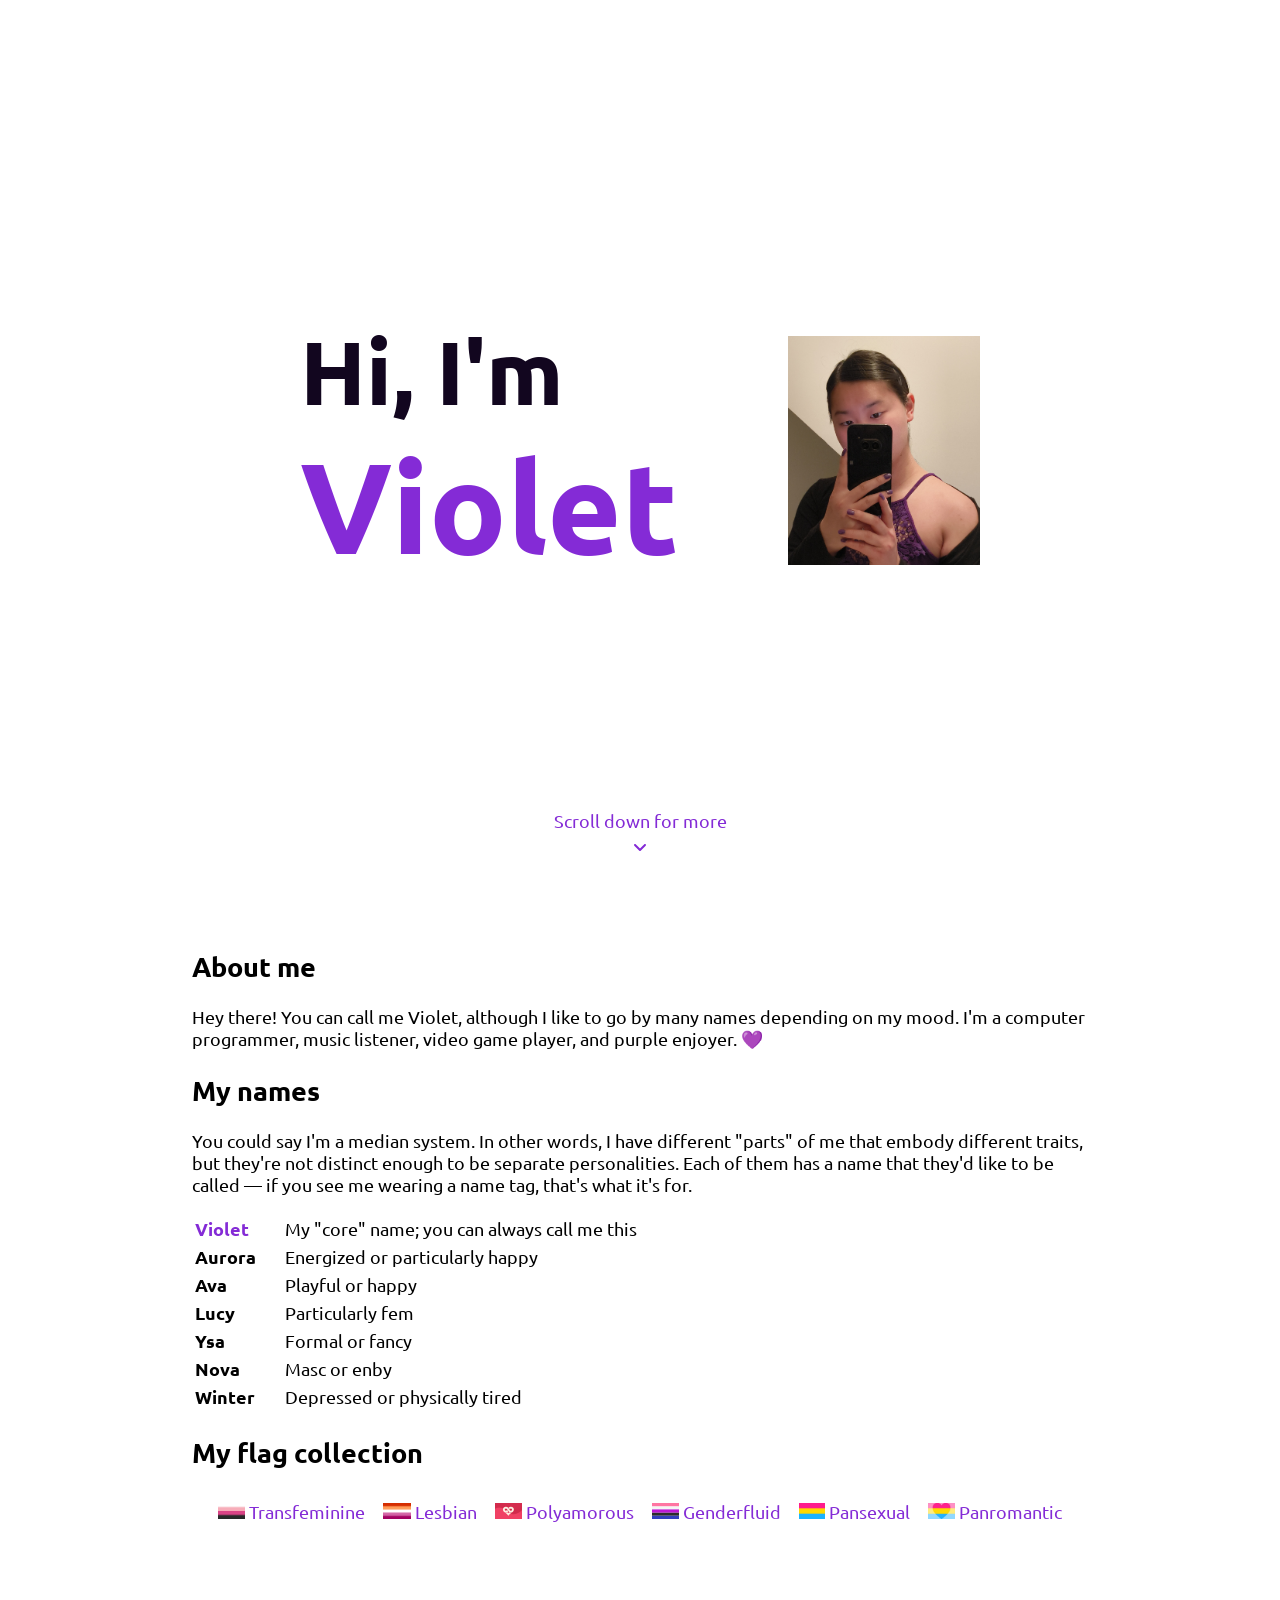
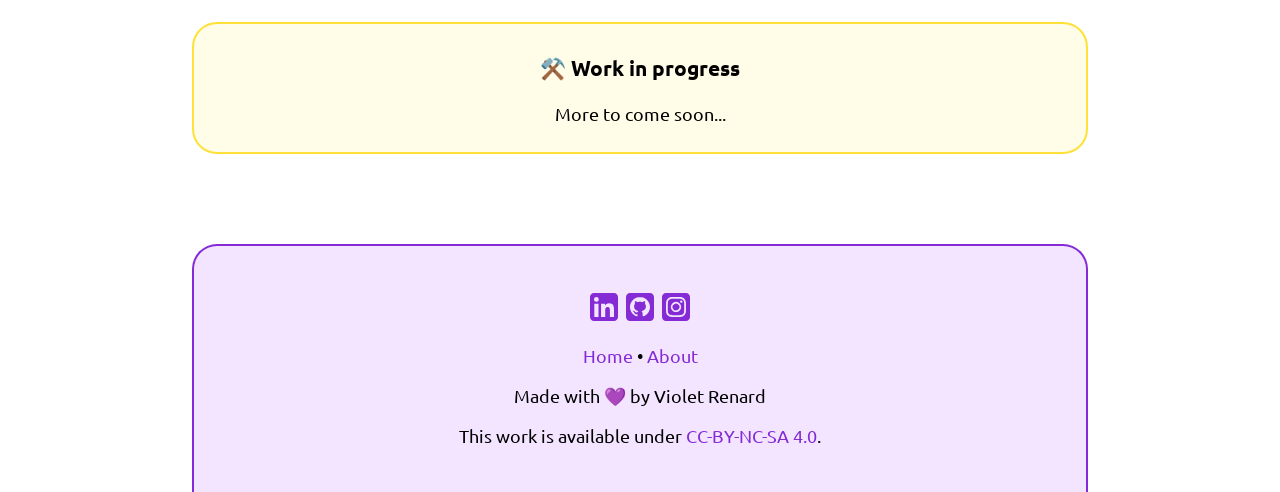
==== index.html @ 7ea61143 "feat (footer): add nav to footer" ====
<!DOCTYPE html>
<html>
  <head>
    <meta charset="UTF-8">
    <meta name="viewport" content="width=device-width, initial-scale=1.0">
    <title>Violet Renard</title>
    <link href="/style.css" rel="stylesheet" type="text/css" media="all">
    <link rel="preconnect" href="https://fonts.googleapis.com">
    <link rel="preconnect" href="https://fonts.gstatic.com" crossorigin>
    <link href="https://fonts.googleapis.com/css2?family=Noto+Sans+Mono:wght@100..900&family=Ubuntu:ital,wght@0,300;0,400;0,500;0,700;1,300;1,400;1,500;1,700&display=swap" rel="stylesheet">
    <link rel="icon" type="image/png" href="favicon.png">
  </head>
  <body>
    <div id="splash-container">
      <h1 id="splash-1">
        Hi, I'm<br />
        <span id="splash-2">Violet</span>
      </h1>

      <img
        src="assets/selfie.jpg"
        id="splash-picture"
        alt="Headshot of Violet Renard"
      />
    </div>

    <div id="scroll-marker">
      <p>Scroll down for more</p>
      <img id="scroll-bouncer" src="icons/angle-down.svg" />
    </div>

    <h2>About me</h2>

    <p>
    Hey there! You can call me Violet, although I like to go by many names
    depending on my mood. I'm a computer programmer, music listener, video game
    player, and purple enjoyer. 💜
    </p>

    <h2>My names</h2>

    </p>
    You could say I'm a median system. In other words, I have different "parts"
    of me that embody different traits, but they're not distinct enough to be
    separate personalities. Each of them has a name that they'd like to be
    called — if you see me wearing a name tag, that's what it's for.
    </p>

    <table>
      <tr>
        <th><strong>Violet</strong></th>
        <td>My "core" name; you can always call me this</td>
      </tr>
      <tr>
        <th>Aurora</th>
        <td>Energized or particularly happy</td>
      </tr>
      <tr>
        <th>Ava</th>
        <td>Playful or happy</td>
      </tr>
      <tr>
        <th>Lucy</th>
        <td>Particularly fem</td>
      </tr>
      <tr>
        <th>Ysa</th>
        <td>Formal or fancy</td>
      </tr>
      <tr>
        <th>Nova</th>
        <td>Masc or enby</td>
      </tr>
      <tr>
        <th>Winter</th>
        <td>Depressed or physically tired</td>
      </tr>
    </table>
    
    <h2>My flag collection</h2>

    <div id="flag-collection">
      <div>
        <a class="revealer" href="https://lgbtqia.wiki/wiki/Transfeminine">
          <img src="assets/transfeminine.png" /> Transfeminine
        </a>
        <div class="follower-tooltip">
          <img src="assets/transfeminine.png" />
          <p><strong>Transfeminine</strong>: being a woman while not having been
          assigned female at birth</p>
          <p><em>Flag credit: u/throwawayacountyay</em></p>
        </div>
      </div>

      <div>
        <a class="revealer" href="https://lgbtqia.wiki/wiki/Lesbian">
          <img src="assets/lesbian.png" /> Lesbian
        </a>
        <div class="follower-tooltip">
          <img src="assets/lesbian.png" />
          <p><strong>Lesbian</strong>: being a woman attracted to other women</p>
          <p><em>Flag credit: purrfectcath</em></p>
        </div>
      </div>

      <div>
        <a class="revealer" href="https://lgbtqia.wiki/wiki/Polyamorous">
          <img src="assets/polyamorous.png" /> Polyamorous
        </a>
        <div class="follower-tooltip">
          <img src="assets/polyamorous.png" />
          <p><strong>Polyamorous</strong>: desiring multiple relationships at
          the same time</p>
          <p><em>Flag credit: u/tadfox</em></p>
        </div>
      </div>

      <div>
        <a class="revealer" href="https://lgbtqia.wiki/wiki/Genderfluid">
          <img src="assets/genderfluid.svg" /> Genderfluid
        </a>
        <div class="follower-tooltip">
          <img src="assets/genderfluid.svg" />
          <p><strong>Genderfluid</strong>: having a gender identity which
          changes over time</p>
          <p><em>Flag credit: thoughtstoberememberedon</em></p>
        </div>
      </div>

      <div>
        <a class="revealer" href="https://lgbtqia.wiki/wiki/Pansexual">
          <img src="assets/pansexual.png" /> Pansexual
        </a>
        <div class="follower-tooltip">
          <img src="assets/pansexual.png" />
          <p><strong>Pansexual</strong>: being sexually attracted to all
          genders</p>
          <p><em>Flag credit: shrikeabyssals</em></p>
        </div>
      </div>

      <div>
        <a class="revealer" href="https://lgbtqia.wiki/wiki/Panromantic">
          <img src="assets/panromantic.jpg" /> Panromantic
        </a>
        <div class="follower-tooltip">
          <img src="assets/panromantic.jpg" />
          <p><strong>Panromantic</strong>: being romantically attracted to all
          genders</p>
          <p><em>Flag credit: Pride-Flags</em></p>
        </div>
      </div>
    </div>

    <div class="work-in-progress">
      <h3>⚒️ Work in progress</h3>
      <p>More to come soon...</p>
    </div>

    <footer>
      <a target="_blank" rel="noreferrer" href="https://www.linkedin.com/in/chris-bao-psych-cs/">
        <img class="social-link" src="icons/linkedin.svg" />
      </a>
      <a target="_blank" rel="noreferrer" href="https://github.com/lucien-bao">
        <img class="social-link" src="icons/github.svg" />
      </a>
      <a target="_blank" rel="noreferrer" href="https://www.instagram.com/violet.lovelace.renard">
        <img class="social-link" src="icons/instagram.svg" />
      </a>

      <nav>
        <ul>
          <li><a href="index.html">Home</a> •</li>
          <li><a href="about.html">About</a></li>
        </ul>
      </nav>

      <p>Made with 💜 by Violet Renard</p>
      <p>This work is available under <a target="_blank" rel="noreferrer" href="https://creativecommons.org/licenses/by-nc-sa/4.0/">CC-BY-NC-SA 4.0</a>.</p>
    </footer>
  </body>
  <script>
    function scrollHandler() {
      // Only update after we know the fade-in animation is done.
      if ((Date.now() - performance.timeOrigin) < 1000) return;

      const marker = document.getElementById("scroll-marker");
      marker.style.opacity = (window.scrollY > 1) ? 0 : 1;
    }

    document.addEventListener("scroll", scrollHandler);
  </script>
</html>
---- style.css ----
@keyframes fade-in {
    from {
        translate: 0 10px;
        opacity: 0;
    }
    to {
        translate: 0 0;
        opacity: 1;
    }
}

@keyframes bounce-down {
    0% {
        translate: 0 0;
    }
    10% {
        translate: 0 10px;
    }
    20% {
        translate: 0 0;
    }
    30% {
        translate: 0 10px;
    }
    40% {
        translate: 0 0;
    }
    /* Imitate a pause between iterations */
    100% {
        translate: 0 0;
    }
}

body {
    background-color: white;
    color: black;
    font-family: "Ubuntu", sans-serif;
    font-size: large;

    margin: 0;
    padding-left: 15vw;
    padding-right: 15vw;

    --color-body: #12061F;
    --color-accent: #842BD6;
    --color-accent-light: #f3e5ff;
    --color-complement: #ffe13a;
    --color-complement-light: #fffce8;
    --color-negative: #eeeeee;
    --color-none: #00000000;
}

body * {
    animation-name: fade-in;
    animation-duration: .5s;
    animation-fill-mode: backwards;
    animation-delay: calc(.1s * (sibling-index() - 1));
}

footer {
    margin-top: 10vh;

    /* Only top corners are rounded */
    border-top-left-radius: 25px;
    border-top-right-radius: 25px;
    border-width: 2px;
    border-style: solid;
    border-color: var(--color-accent);
    border-bottom: var(--color-none);

    background-color: var(--color-accent-light);

    padding: 5vh 5vh;

    text-align: center;

    /* To make content to page end negative space
       equal footer border to content negative space */
    & > p {
        margin-bottom: 0;
    }

    /* Present nav items in one line */
    & > nav > ul {
        padding-left: 0;
        
        & > li {
            display: inline;
        }
    }
}

a {
    text-decoration: none;

    &:hover {
        text-decoration: underline;
    }

    &:link, &:visited {
        color: var(--color-accent);
    }
}

table {
    th {
        padding-right: 1vh;
        text-align: left;
    }
    td {
        padding-left: 2vh;
        padding-right: 2vh;
    }
}

strong {
    color: var(--color-accent);
}

.social-link {
    width: 2rem;
    height: 2rem;
    transition: transform 0.2s;
    color: var(--color-accent);

    &:hover {
        cursor: pointer;
        transform: scale(1.5);
    }
}

.follower-tooltip {
    display: none;
}

.revealer:hover + .follower-tooltip {
    display: block;
    position: absolute;

    border-radius: 10px;
    border-width: 2px;
    border-style: solid;
    border-color: var(--color-accent);

    background-color: var(--color-accent-light);

    padding: 1vh 1vh;

    width: 15rem;

    img {
        width: 100%;
        height: auto;
    }

    p {
        margin-bottom: 0;
    }
}

.work-in-progress {
    margin-top: 10vh;

    border-radius: 25px;
    border-width: 2px;
    border-style: solid;
    border-color: var(--color-complement);

    background-color: var(--color-complement-light);

    padding: 1vh 1vh;

    text-align: center;
}

#splash-container {
    display: flex;
    justify-content: space-evenly;
    align-items: center;
    height: 50vh;
    margin-top: 25vh;
    margin-bottom: 15vh; /* Asymmetrical for scroll-down marker */
}

#splash-1 {
    font-size: 7vw;
    color: var(--color-body);
    text-indent: 3vw hanging;
}

#splash-2 {
    font-size: 10vw;
    color: var(--color-accent);
}

#splash-picture {
    max-width: 15vw;
    height: auto;
    width: auto;
}

#scroll-marker {
    text-align: center;
    color: var(--color-accent);
    margin-bottom: 10vh;
    
    transition: opacity 0.3s;

    & > p {
        margin-bottom: 5px;
    }

    & > #scroll-bouncer {
        height: 1rem;
        width: 1rem;

        animation-name: bounce-down;
        animation-duration: 4s;
        animation-delay: 1s;
        animation-iteration-count: infinite;
    }
}

#banner-container {
    display: flex;
    column-gap: 3vw;
    justify-content: center;
    align-items: center;
}

#banner-1 {
    font-size: 3vw;
    font-weight: bold;
    color: var(--color-body);
    text-indent: 1vw hanging;
}

#banner-2 {
    font-size: 5vw;
    font-weight: bold;
    color: var(--color-accent);
}

#banner-picture {
    max-width: 8vw;
    height: auto;
    width: auto;
}

#flag-collection {
    display: flex;
    flex-wrap: wrap;
    justify-content: center;

    div {
        padding: 1vh;
    }

    a img {
        height: 1rem;
        width: auto;
    }
}
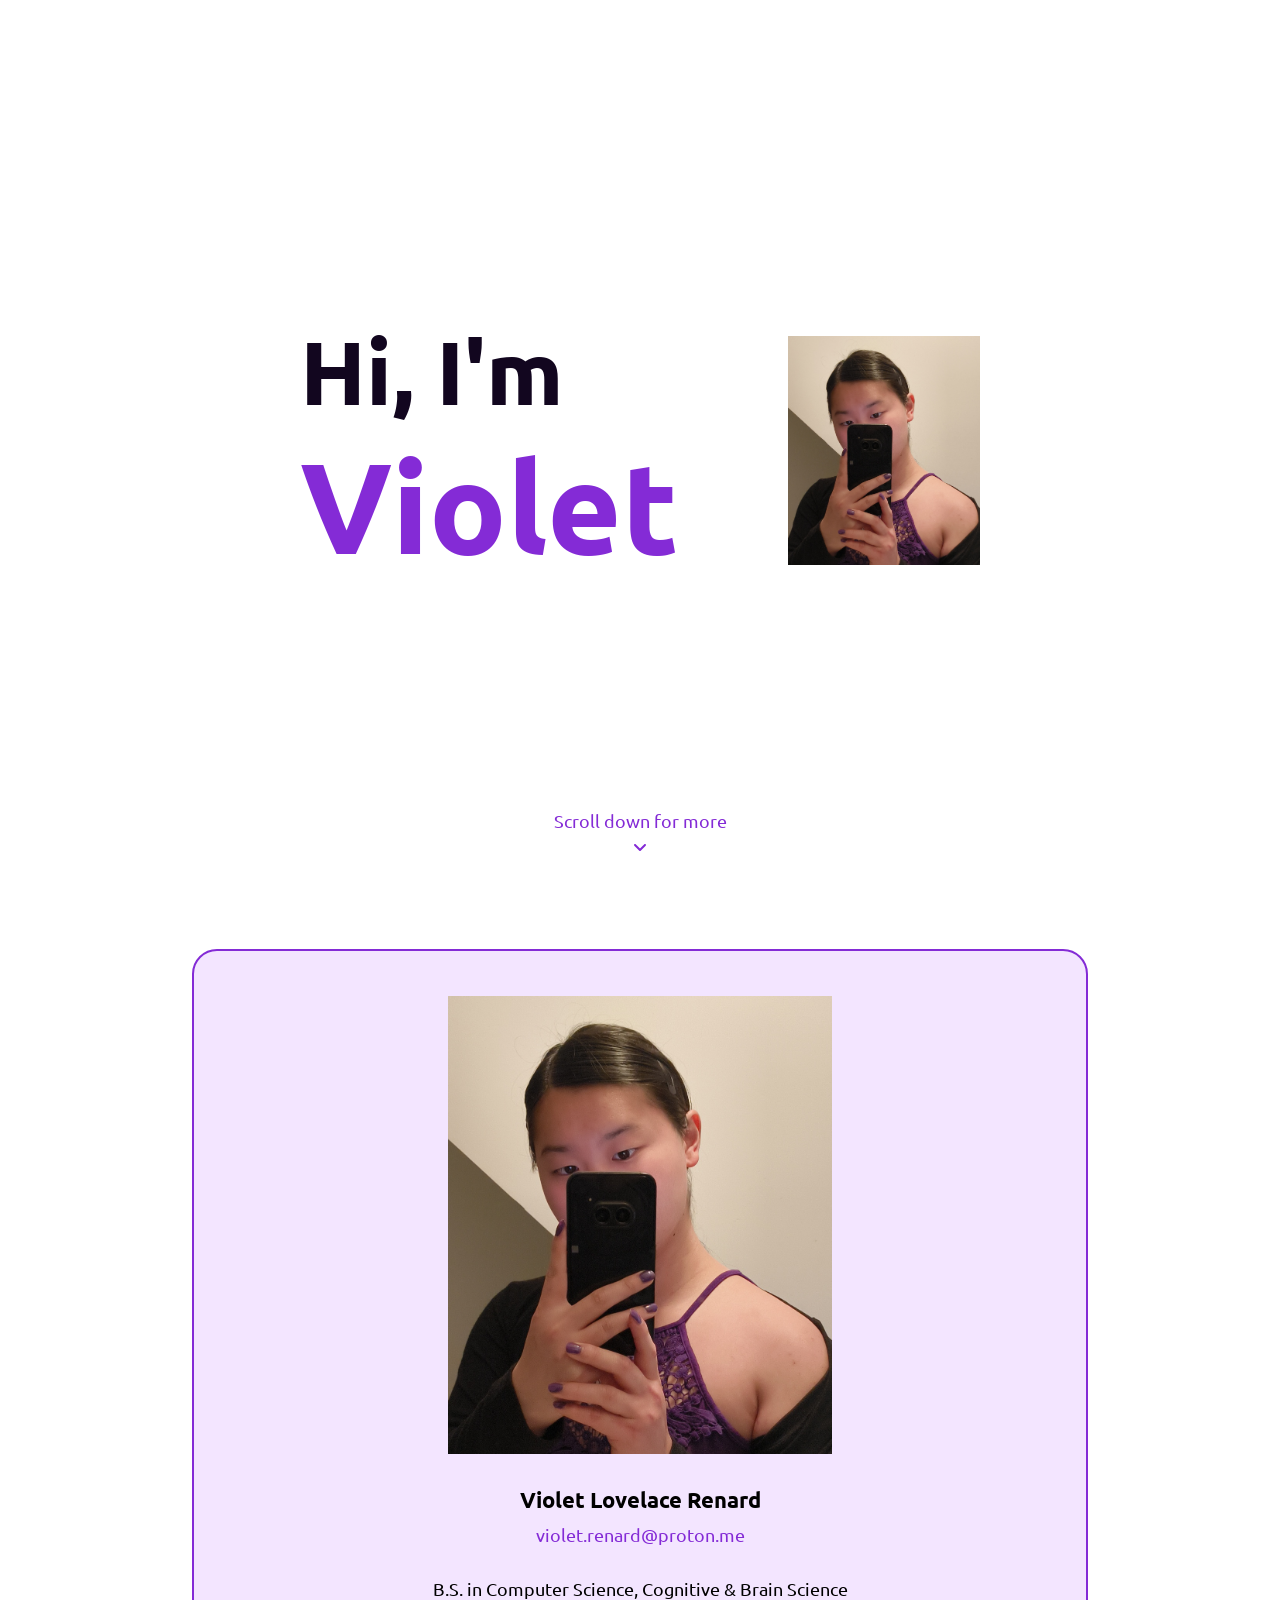
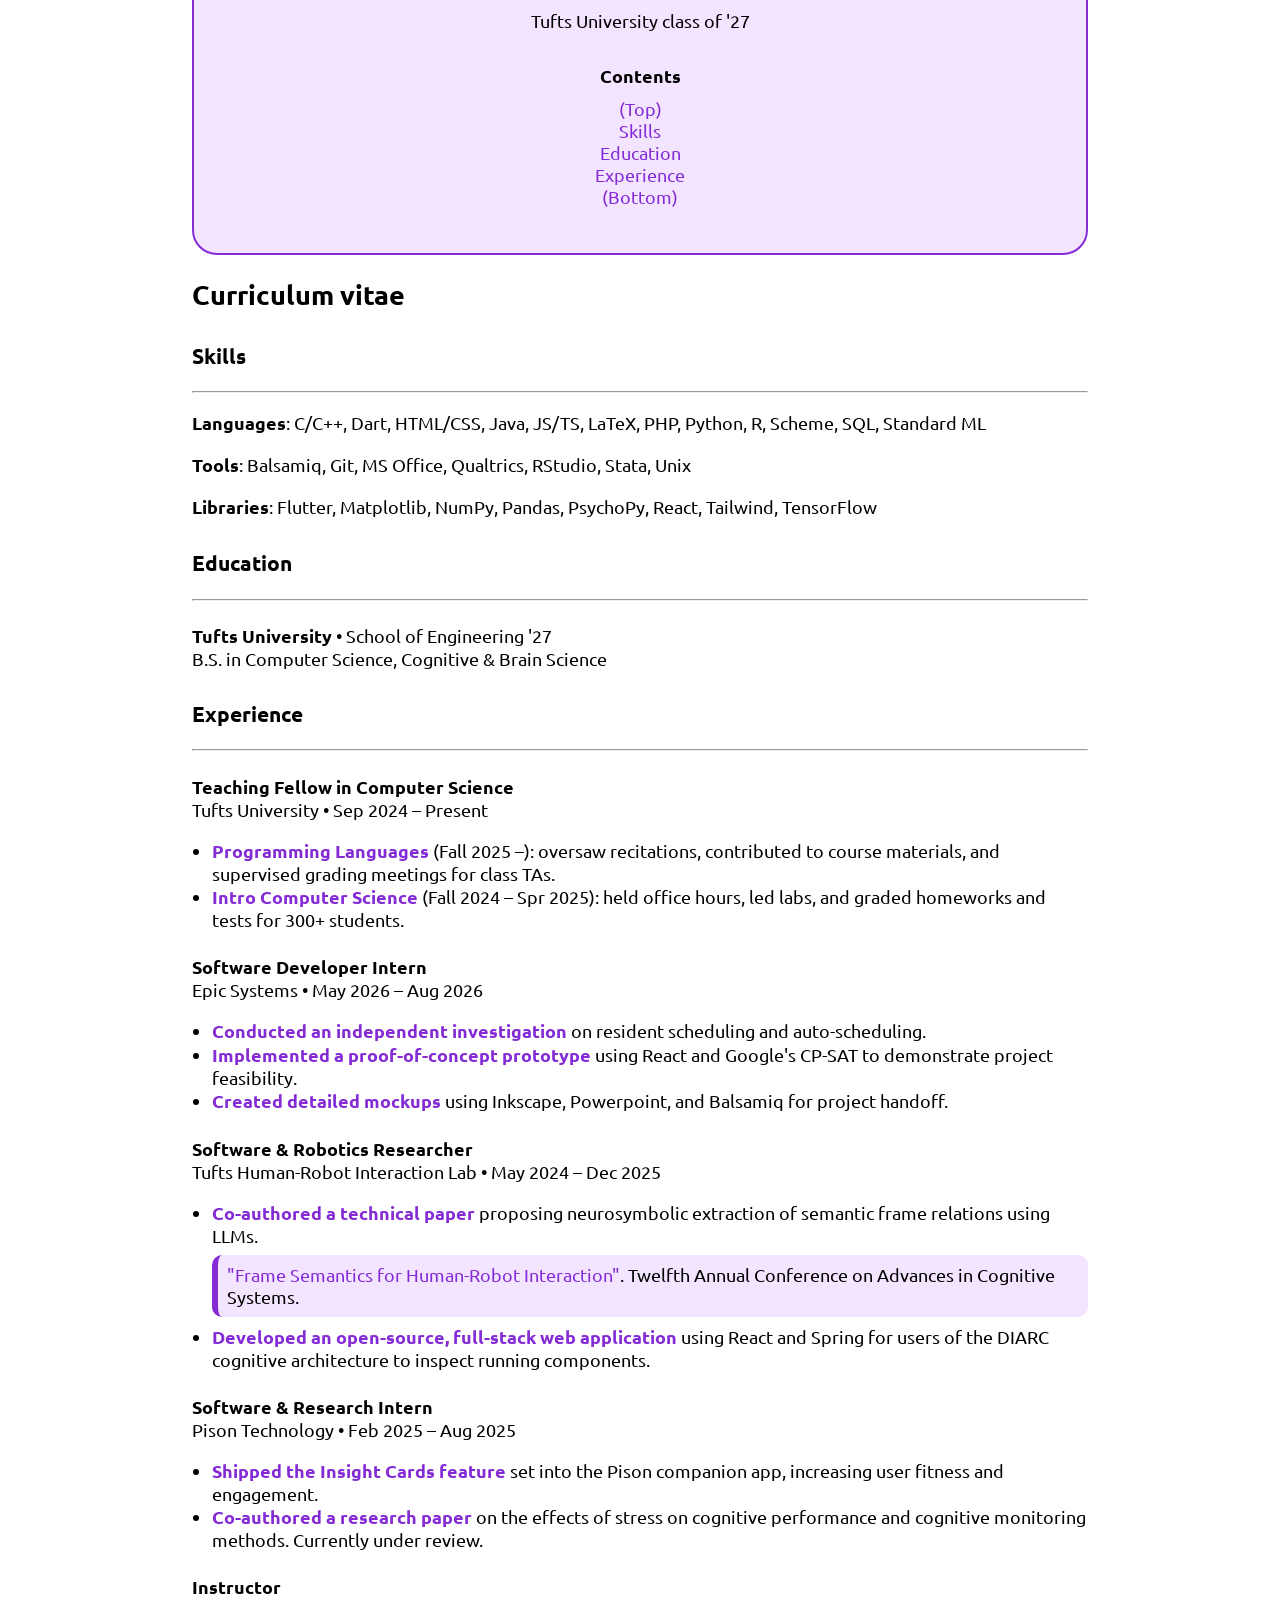
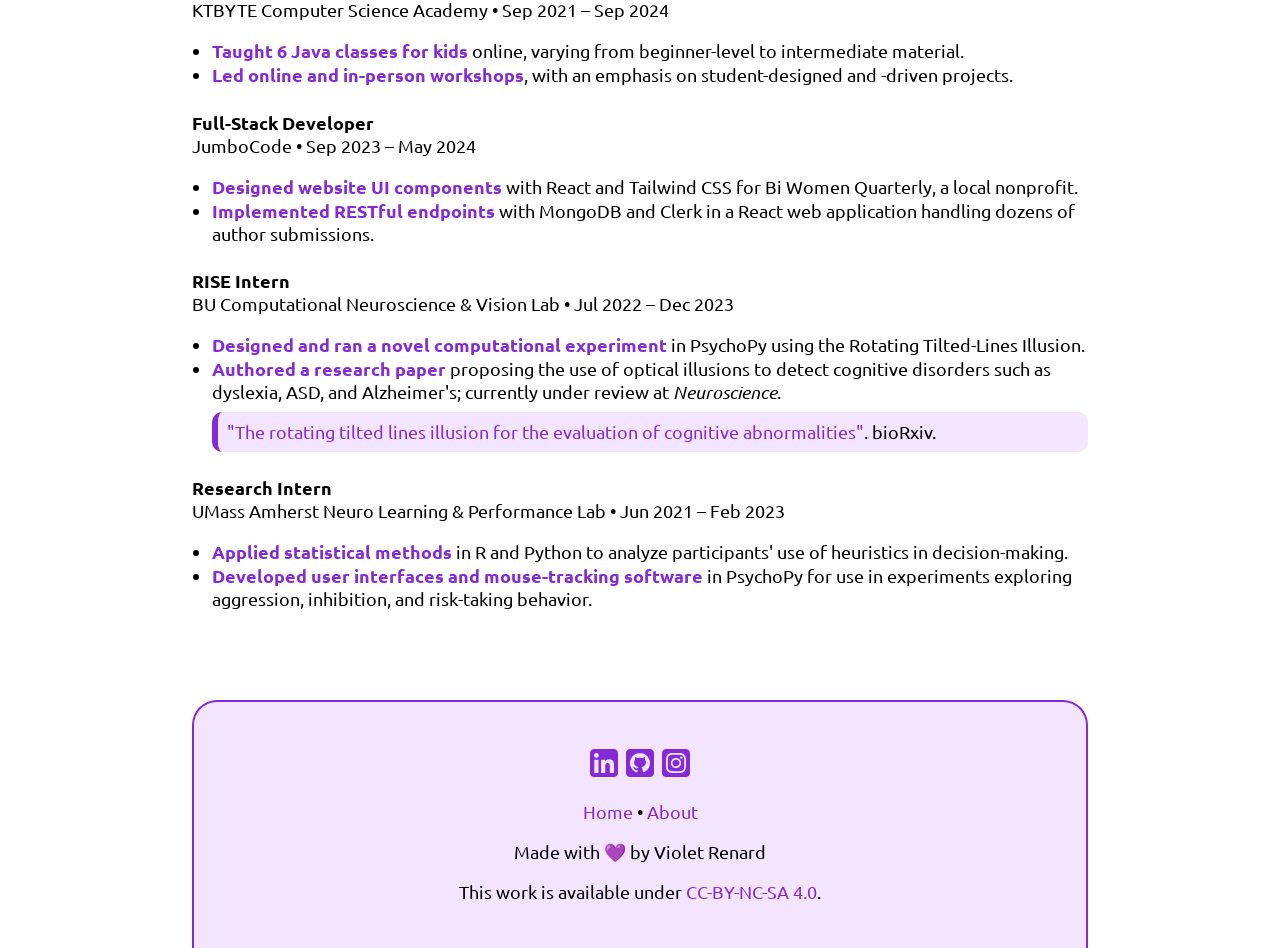
==== commit 65baaf5b: "feat (home): add cv content" ====
--- a/index.html
+++ b/index.html
@@ -29,139 +29,125 @@
       <img id="scroll-bouncer" src="icons/angle-down.svg" />
     </div>
 
-    <h2>About me</h2>
+    <div id="floating-sidebar">
+      <img
+        src="assets/selfie.jpg"
+        id="floating-picture"
+        alt="Headshot of Violet Renard"
+      />
+      
+      <p id="floating-name">Violet Lovelace Renard</p>
+
+      <p><a href="mailto:violet.renard@proton.me">violet.renard@proton.me</a></p>
+
+      <p style="margin-top: 2rem;"">B.S. in Computer Science, Cognitive & Brain Science</p>
+      <p>Tufts University class of '27</p>
+
+      <p style="margin-top: 2rem;""><strong>Contents</strong></p>
+      <p>
+        <a href="#">(Top)</a><br />
+        <a href="#skills">Skills</a><br />
+        <a href="#education">Education</a><br />
+        <a href="#experience">Experience</a><br />
+        <a href="#bottom">(Bottom)</a>
+      </p>
+    </div>
+
+    <h2>Curriculum vitae</h2>
+
+    <h3 id="skills">Skills</h3>
+    <hr />
 
     <p>
-    Hey there! You can call me Violet, although I like to go by many names
-    depending on my mood. I'm a computer programmer, music listener, video game
-    player, and purple enjoyer. 💜
+      <strong>Languages</strong>: C/C++, Dart, HTML/CSS, Java, JS/TS, LaTeX, PHP, Python, R, Scheme, SQL, Standard ML
+    </p>
+    
+    <p>
+      <strong>Tools</strong>: Balsamiq, Git, MS Office, Qualtrics, RStudio, Stata, Unix
+    </p>
+    
+    <p>
+      <strong>Libraries</strong>: Flutter, Matplotlib, NumPy, Pandas, PsychoPy, React, Tailwind, TensorFlow
     </p>
 
-    <h2>My names</h2>
+    <h3 id="education">Education</h3>
+    <hr />
 
-    </p>
-    You could say I'm a median system. In other words, I have different "parts"
-    of me that embody different traits, but they're not distinct enough to be
-    separate personalities. Each of them has a name that they'd like to be
-    called — if you see me wearing a name tag, that's what it's for.
-    </p>
+    <h4 class="resume-item">Tufts University<span style="font-weight: normal;"> • School of Engineering '27</span></h4>
+    
+    <p>B.S. in Computer Science, Cognitive & Brain Science</p>
 
-    <table>
-      <tr>
-        <th><strong>Violet</strong></th>
-        <td>My "core" name; you can always call me this</td>
-      </tr>
-      <tr>
-        <th>Aurora</th>
-        <td>Energized or particularly happy</td>
-      </tr>
-      <tr>
-        <th>Ava</th>
-        <td>Playful or happy</td>
-      </tr>
-      <tr>
-        <th>Lucy</th>
-        <td>Particularly fem</td>
-      </tr>
-      <tr>
-        <th>Ysa</th>
-        <td>Formal or fancy</td>
-      </tr>
-      <tr>
-        <th>Nova</th>
-        <td>Masc or enby</td>
-      </tr>
-      <tr>
-        <th>Winter</th>
-        <td>Depressed or physically tired</td>
-      </tr>
-    </table>
+    <h3 id="experience">Experience</h3>
+    <hr />
+
+    <h4 class="resume-item"">Teaching Fellow in Computer Science</h4>
+    <p>Tufts University • Sep 2024 – Present</p>
+    <ul>
+      <li><strong class="purple">Programming Languages</strong> (Fall 2025 –): oversaw recitations, contributed to course materials, and supervised grading meetings for class TAs.</li>
+      <li><strong class="purple">Intro Computer Science</strong> (Fall 2024 – Spr 2025): held office hours, led labs, and graded homeworks and tests for 300+ students.</li>
+    </ul>
+
+    <h4 class="resume-item"">Software Developer Intern</h4>
+    <p>Epic Systems • May 2026 – Aug 2026</p>
+    <ul>
+      <li><strong class="purple">Conducted an independent investigation</strong> on resident scheduling and auto-scheduling.</li>
+      <li><strong class="purple">Implemented a proof-of-concept prototype</strong> using React and Google's CP-SAT to demonstrate project feasibility.</li>
+      <li><strong class="purple">Created detailed mockups</strong> using Inkscape, Powerpoint, and Balsamiq for project handoff.</li>
+    </ul>
+
+    <h4 class="resume-item"">Software & Robotics Researcher</h4>
+    <p>Tufts Human-Robot Interaction Lab • May 2024 – Dec 2025</p>
+    <ul>
+      <li>
+        <strong class="purple">Co-authored a technical paper</strong> proposing neurosymbolic extraction of semantic frame relations using LLMs.
+        <p class="reference"><a href="https://openreview.net/forum?id=uli4oKYeVN">"Frame Semantics for Human-Robot Interaction"</a>. Twelfth Annual Conference on Advances in Cognitive Systems.</p>
+      </li>
+      <li><strong class="purple">Developed an open-source, full-stack web application</strong> using React and Spring for users of the DIARC cognitive architecture to inspect running components.</li>
+    </ul>
     
-    <h2>My flag collection</h2>
+    <h4 class="resume-item"">Software & Research Intern</h4>
+    <p>Pison Technology • Feb 2025 – Aug 2025</p>
+    <ul>
+      <li><strong class="purple">Shipped the Insight Cards feature</strong> set into the Pison companion app, increasing user fitness and engagement.</li>
+      <li><strong class="purple">Co-authored a research paper</strong> on the effects of stress on cognitive performance and cognitive monitoring methods. Currently under review.</li>
+    </ul>
+    
+    <h4 class="resume-item"">Instructor</h4>
+    <p>KTBYTE Computer Science Academy • Sep 2021 – Sep 2024</p>
+    <ul>
+      <li><strong class="purple">Taught 6 Java classes for kids</strong> online, varying from beginner-level to intermediate material.</li>
+      <li><strong class="purple">Led online and in-person workshops</strong>, with an emphasis on student-designed and -driven projects.</li>
+    </ul>
+    
+    <h4 class="resume-item"">Full-Stack Developer</h4>
+    <p>JumboCode • Sep 2023 – May 2024</p>
+    <ul>
+      <li><strong class="purple">Designed website UI components</strong> with React and Tailwind CSS for Bi Women Quarterly, a local nonprofit.</li>
+      <li><strong class="purple">Implemented RESTful endpoints</strong> with MongoDB and Clerk in a React web application handling dozens of author submissions.</li>
+    </ul>
+    
+    <h4 class="resume-item"">RISE Intern</h4>
+    <p>BU Computational Neuroscience & Vision Lab • Jul 2022 – Dec 2023</p>
+    <ul>
+      <li><strong class="purple">Designed and ran a novel computational experiment</strong> in PsychoPy using the Rotating Tilted-Lines Illusion.</li>
+      <li>
+        <strong class="purple">Authored a research paper</strong> proposing the use of optical illusions to detect cognitive disorders such as dyslexia, ASD, and Alzheimer's; currently under review at <em>Neuroscience</em>.
+        <p class="reference"><a href="https://www.biorxiv.org/content/10.64898/2026.03.05.709956v1">"The rotating tilted lines illusion for the evaluation of cognitive abnormalities"</a>. bioRxiv.</p>
+      </li>
+    </ul>
+    
+    <h4 class="resume-item"">Research Intern</h4>
+    <p>UMass Amherst Neuro Learning & Performance Lab • Jun 2021 – Feb 2023</p>
+    <ul>
+      <li><strong class="purple">Applied statistical methods</strong> in R and Python to analyze participants' use of heuristics in decision-making.</li>
+      <li><strong class="purple">Developed user interfaces and mouse-tracking software</strong> in PsychoPy for use in experiments exploring aggression, inhibition, and risk-taking behavior.</li>
+    </ul>
 
-    <div id="flag-collection">
-      <div>
-        <a class="revealer" href="https://lgbtqia.wiki/wiki/Transfeminine">
-          <img src="assets/transfeminine.png" /> Transfeminine
-        </a>
-        <div class="follower-tooltip">
-          <img src="assets/transfeminine.png" />
-          <p><strong>Transfeminine</strong>: being a woman while not having been
-          assigned female at birth</p>
-          <p><em>Flag credit: u/throwawayacountyay</em></p>
-        </div>
-      </div>
-
-      <div>
-        <a class="revealer" href="https://lgbtqia.wiki/wiki/Lesbian">
-          <img src="assets/lesbian.png" /> Lesbian
-        </a>
-        <div class="follower-tooltip">
-          <img src="assets/lesbian.png" />
-          <p><strong>Lesbian</strong>: being a woman attracted to other women</p>
-          <p><em>Flag credit: purrfectcath</em></p>
-        </div>
-      </div>
-
-      <div>
-        <a class="revealer" href="https://lgbtqia.wiki/wiki/Polyamorous">
-          <img src="assets/polyamorous.png" /> Polyamorous
-        </a>
-        <div class="follower-tooltip">
-          <img src="assets/polyamorous.png" />
-          <p><strong>Polyamorous</strong>: desiring multiple relationships at
-          the same time</p>
-          <p><em>Flag credit: u/tadfox</em></p>
-        </div>
-      </div>
-
-      <div>
-        <a class="revealer" href="https://lgbtqia.wiki/wiki/Genderfluid">
-          <img src="assets/genderfluid.svg" /> Genderfluid
-        </a>
-        <div class="follower-tooltip">
-          <img src="assets/genderfluid.svg" />
-          <p><strong>Genderfluid</strong>: having a gender identity which
-          changes over time</p>
-          <p><em>Flag credit: thoughtstoberememberedon</em></p>
-        </div>
-      </div>
-
-      <div>
-        <a class="revealer" href="https://lgbtqia.wiki/wiki/Pansexual">
-          <img src="assets/pansexual.png" /> Pansexual
-        </a>
-        <div class="follower-tooltip">
-          <img src="assets/pansexual.png" />
-          <p><strong>Pansexual</strong>: being sexually attracted to all
-          genders</p>
-          <p><em>Flag credit: shrikeabyssals</em></p>
-        </div>
-      </div>
-
-      <div>
-        <a class="revealer" href="https://lgbtqia.wiki/wiki/Panromantic">
-          <img src="assets/panromantic.jpg" /> Panromantic
-        </a>
-        <div class="follower-tooltip">
-          <img src="assets/panromantic.jpg" />
-          <p><strong>Panromantic</strong>: being romantically attracted to all
-          genders</p>
-          <p><em>Flag credit: Pride-Flags</em></p>
-        </div>
-      </div>
-    </div>
-
-    <div class="work-in-progress">
-      <h3>⚒️ Work in progress</h3>
-      <p>More to come soon...</p>
-    </div>
-
-    <footer>
-      <a target="_blank" rel="noreferrer" href="https://www.linkedin.com/in/chris-bao-psych-cs/">
+    <footer id="bottom">
+      <a target="_blank" rel="noreferrer" href="https://www.linkedin.com/in/violet-lovelace-renard/">
         <img class="social-link" src="icons/linkedin.svg" />
       </a>
-      <a target="_blank" rel="noreferrer" href="https://github.com/lucien-bao">
+      <a target="_blank" rel="noreferrer" href="https://github.com/violet-lovelace-renard">
         <img class="social-link" src="icons/github.svg" />
       </a>
       <a target="_blank" rel="noreferrer" href="https://www.instagram.com/violet.lovelace.renard">
--- a/style.css
+++ b/style.css
@@ -35,7 +35,7 @@
     background-color: white;
     color: black;
     font-family: "Ubuntu", sans-serif;
-    font-size: large;
+    font-size: medium;
 
     margin: 0;
     padding-left: 15vw;
@@ -48,6 +48,10 @@
     --color-complement-light: #fffce8;
     --color-negative: #eeeeee;
     --color-none: #00000000;
+
+    @media (min-width: 600px) {
+        font-size: large;
+    }
 }
 
 body * {
@@ -113,7 +117,34 @@
     }
 }
 
-strong {
+h3 {
+    margin-top: 30px;
+}
+
+ul {
+    padding-left: 20px;
+}
+
+ol {
+    padding-left: 20px;
+}
+
+.reference {
+    margin-top: 8px;
+    margin-bottom: 8px;
+
+    border-radius: 10px;
+    border-width: 0.4rem;
+    border-style: none;
+    border-left-style: solid;
+    border-color: var(--color-accent);
+
+    background-color: var(--color-accent-light);
+
+    padding: 1vh 1vh;
+}
+
+.purple {
     color: var(--color-accent);
 }
 
@@ -171,6 +202,14 @@
     padding: 1vh 1vh;
 
     text-align: center;
+}
+
+.resume-item {
+    margin-bottom: 0;
+}
+
+.resume-item + p {
+    margin-top: 0;
 }
 
 #splash-container {
@@ -261,3 +300,39 @@
         width: auto;
     }
 }
+
+#floating-sidebar {
+    /* Only top corners are rounded */
+    border-radius: 25px;
+    border-width: 2px;
+    border-style: solid;
+    border-color: var(--color-accent);
+
+    background-color: var(--color-accent-light);
+
+    padding: 5vh 5vh;
+
+    text-align: center;
+
+    p {
+        margin-top: 10px;
+        margin-bottom: 0;
+    }
+}
+
+#floating-picture {
+    max-width: 30vw;
+    height: auto;
+    width: auto;
+
+    margin-bottom: 18px;
+}
+
+#floating-name {
+    font-weight: bold;
+    font-size: large;
+    
+    @media (min-width: 600px) {
+        font-size: larger;
+    }
+}
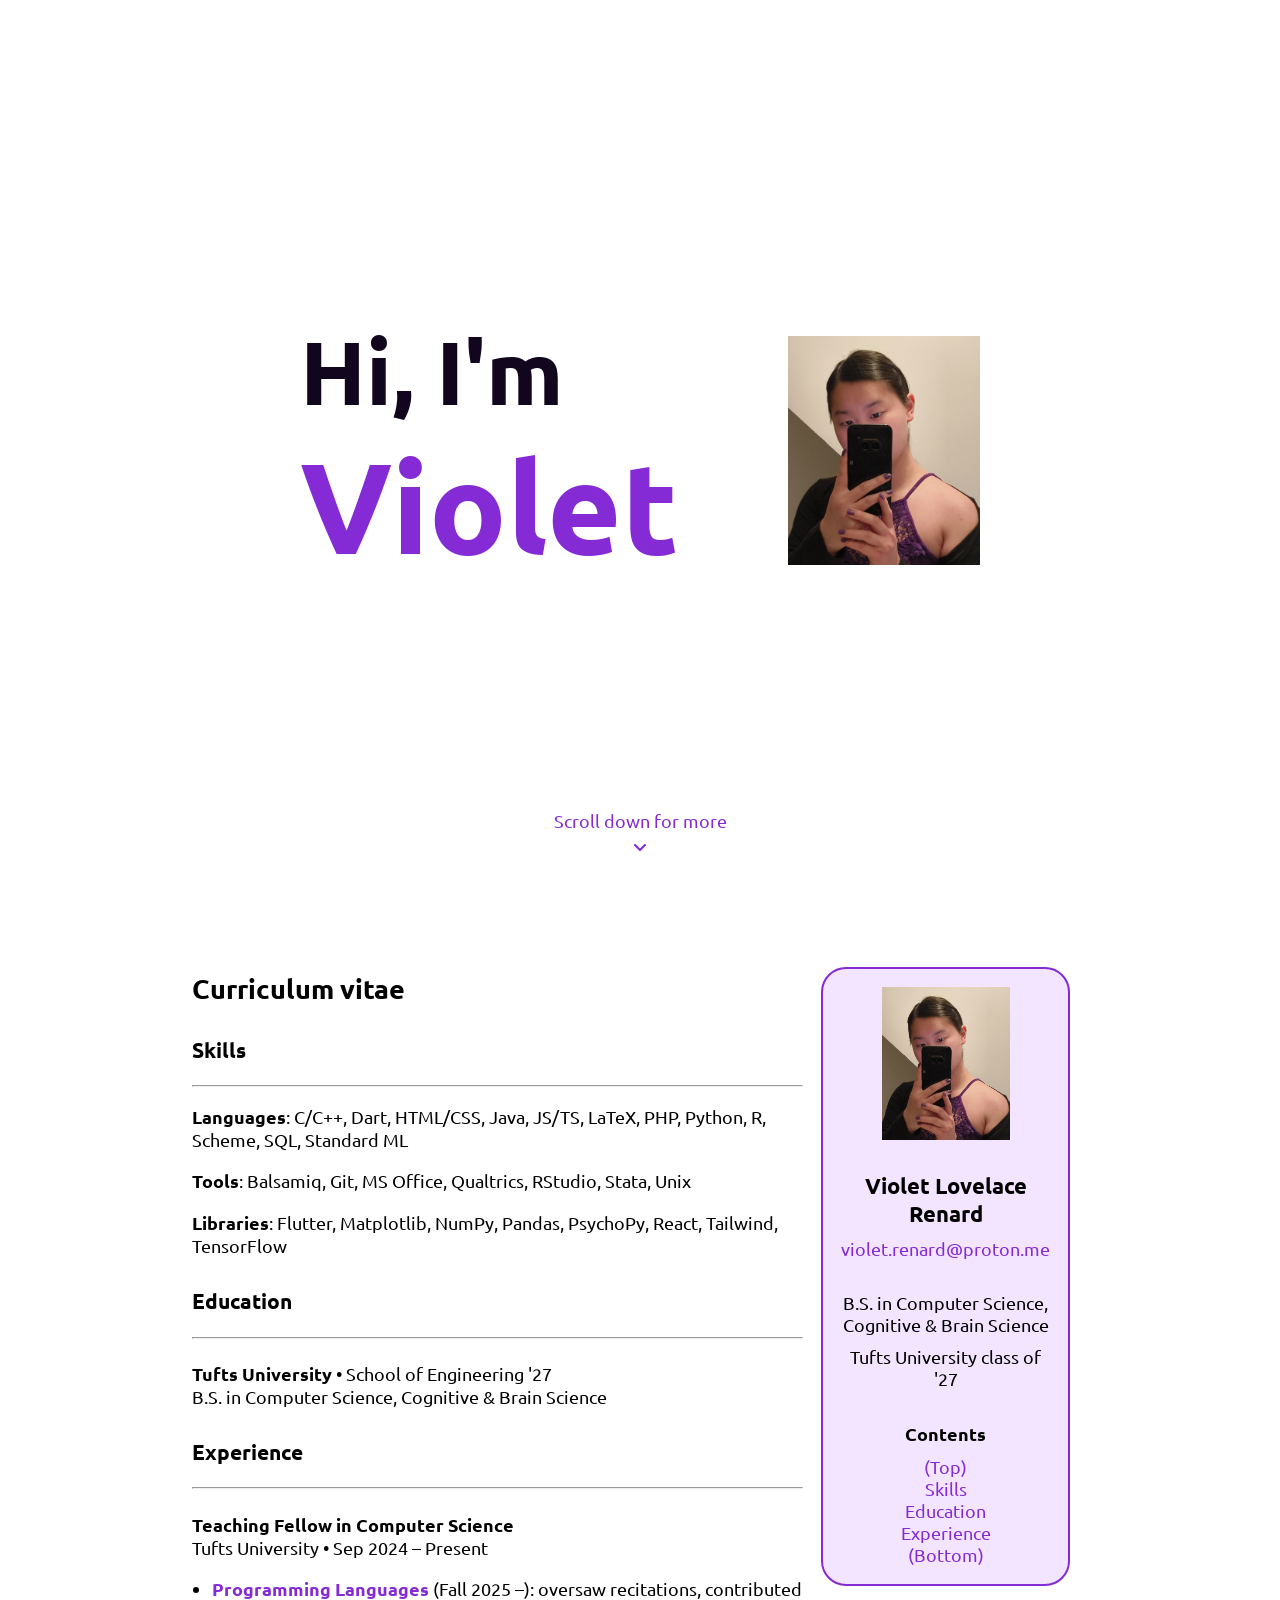
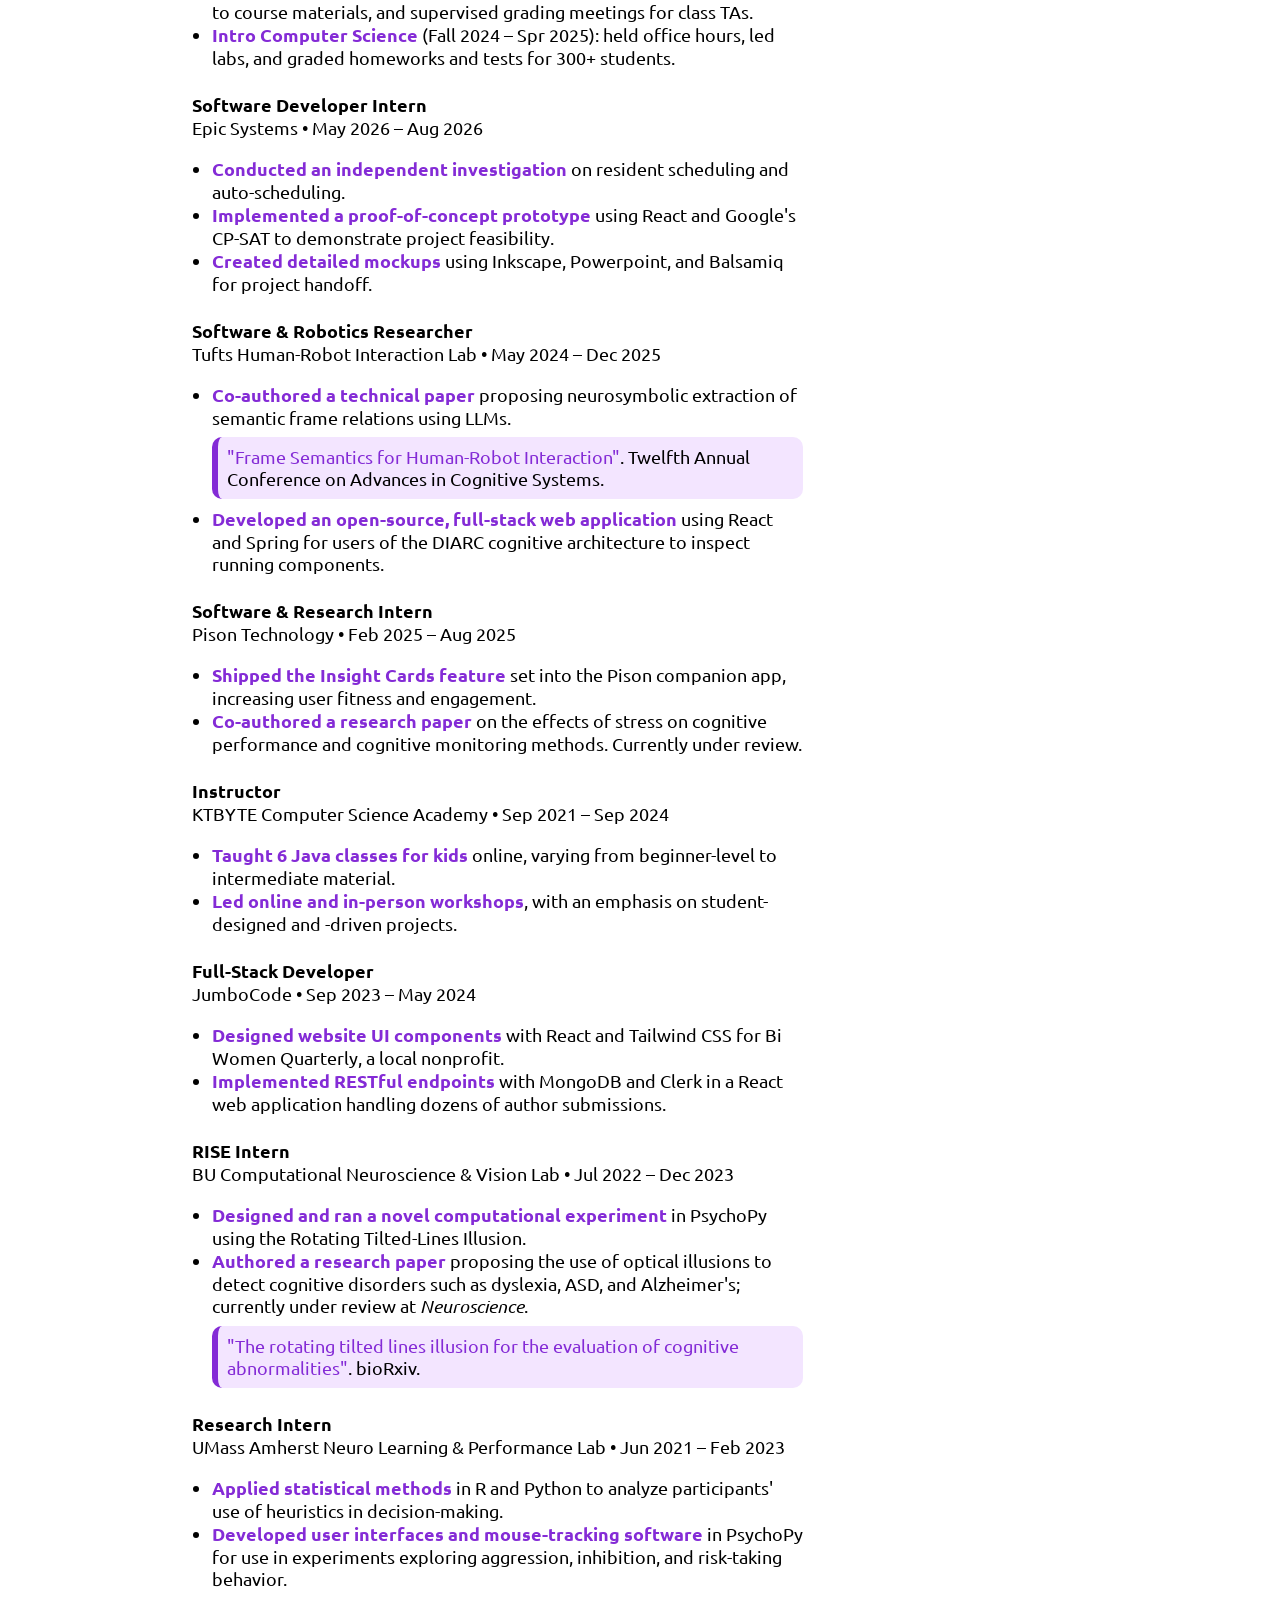
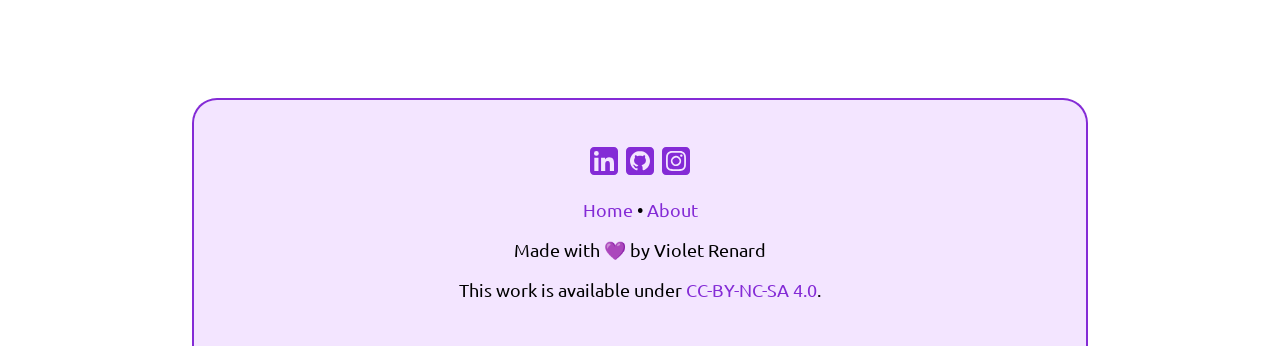
==== commit 54ccaf78: "feat (home): make sidebar responsive" ====
--- a/index.html
+++ b/index.html
@@ -29,119 +29,123 @@
       <img id="scroll-bouncer" src="icons/angle-down.svg" />
     </div>
 
-    <div id="floating-sidebar">
-      <img
-        src="assets/selfie.jpg"
-        id="floating-picture"
-        alt="Headshot of Violet Renard"
-      />
-      
-      <p id="floating-name">Violet Lovelace Renard</p>
+    <div id="section-cv">
+      <div id="infobar">
+        <img
+          src="assets/selfie.jpg"
+          id="floating-picture"
+          alt="Headshot of Violet Renard"
+        />
+        
+        <p class="infobar-name">Violet Lovelace Renard</p>
 
-      <p><a href="mailto:violet.renard@proton.me">violet.renard@proton.me</a></p>
+        <p><a href="mailto:violet.renard@proton.me">violet.renard@proton.me</a></p>
 
-      <p style="margin-top: 2rem;"">B.S. in Computer Science, Cognitive & Brain Science</p>
-      <p>Tufts University class of '27</p>
+        <p style="margin-top: 2rem;"">B.S. in Computer Science, Cognitive & Brain Science</p>
+        <p>Tufts University class of '27</p>
 
-      <p style="margin-top: 2rem;""><strong>Contents</strong></p>
-      <p>
-        <a href="#">(Top)</a><br />
-        <a href="#skills">Skills</a><br />
-        <a href="#education">Education</a><br />
-        <a href="#experience">Experience</a><br />
-        <a href="#bottom">(Bottom)</a>
-      </p>
+        <p style="margin-top: 2rem;""><strong>Contents</strong></p>
+        <p>
+          <a href="#">(Top)</a><br />
+          <a href="#skills">Skills</a><br />
+          <a href="#education">Education</a><br />
+          <a href="#experience">Experience</a><br />
+          <a href="#bottom">(Bottom)</a>
+        </p>
+      </div>
+
+      <div>
+        <h2>Curriculum vitae</h2>
+
+        <h3 id="skills">Skills</h3>
+        <hr />
+
+        <p>
+          <strong>Languages</strong>: C/C++, Dart, HTML/CSS, Java, JS/TS, LaTeX, PHP, Python, R, Scheme, SQL, Standard ML
+        </p>
+        
+        <p>
+          <strong>Tools</strong>: Balsamiq, Git, MS Office, Qualtrics, RStudio, Stata, Unix
+        </p>
+        
+        <p>
+          <strong>Libraries</strong>: Flutter, Matplotlib, NumPy, Pandas, PsychoPy, React, Tailwind, TensorFlow
+        </p>
+
+        <h3 id="education">Education</h3>
+        <hr />
+
+        <h4 class="resume-item">Tufts University<span style="font-weight: normal;"> • School of Engineering '27</span></h4>
+        
+        <p>B.S. in Computer Science, Cognitive & Brain Science</p>
+
+        <h3 id="experience">Experience</h3>
+        <hr />
+
+        <h4 class="resume-item"">Teaching Fellow in Computer Science</h4>
+        <p>Tufts University • Sep 2024 – Present</p>
+        <ul>
+          <li><strong class="purple">Programming Languages</strong> (Fall 2025 –): oversaw recitations, contributed to course materials, and supervised grading meetings for class TAs.</li>
+          <li><strong class="purple">Intro Computer Science</strong> (Fall 2024 – Spr 2025): held office hours, led labs, and graded homeworks and tests for 300+ students.</li>
+        </ul>
+
+        <h4 class="resume-item"">Software Developer Intern</h4>
+        <p>Epic Systems • May 2026 – Aug 2026</p>
+        <ul>
+          <li><strong class="purple">Conducted an independent investigation</strong> on resident scheduling and auto-scheduling.</li>
+          <li><strong class="purple">Implemented a proof-of-concept prototype</strong> using React and Google's CP-SAT to demonstrate project feasibility.</li>
+          <li><strong class="purple">Created detailed mockups</strong> using Inkscape, Powerpoint, and Balsamiq for project handoff.</li>
+        </ul>
+
+        <h4 class="resume-item"">Software & Robotics Researcher</h4>
+        <p>Tufts Human-Robot Interaction Lab • May 2024 – Dec 2025</p>
+        <ul>
+          <li>
+            <strong class="purple">Co-authored a technical paper</strong> proposing neurosymbolic extraction of semantic frame relations using LLMs.
+            <p class="reference"><a href="https://openreview.net/forum?id=uli4oKYeVN">"Frame Semantics for Human-Robot Interaction"</a>. Twelfth Annual Conference on Advances in Cognitive Systems.</p>
+          </li>
+          <li><strong class="purple">Developed an open-source, full-stack web application</strong> using React and Spring for users of the DIARC cognitive architecture to inspect running components.</li>
+        </ul>
+        
+        <h4 class="resume-item"">Software & Research Intern</h4>
+        <p>Pison Technology • Feb 2025 – Aug 2025</p>
+        <ul>
+          <li><strong class="purple">Shipped the Insight Cards feature</strong> set into the Pison companion app, increasing user fitness and engagement.</li>
+          <li><strong class="purple">Co-authored a research paper</strong> on the effects of stress on cognitive performance and cognitive monitoring methods. Currently under review.</li>
+        </ul>
+        
+        <h4 class="resume-item"">Instructor</h4>
+        <p>KTBYTE Computer Science Academy • Sep 2021 – Sep 2024</p>
+        <ul>
+          <li><strong class="purple">Taught 6 Java classes for kids</strong> online, varying from beginner-level to intermediate material.</li>
+          <li><strong class="purple">Led online and in-person workshops</strong>, with an emphasis on student-designed and -driven projects.</li>
+        </ul>
+        
+        <h4 class="resume-item"">Full-Stack Developer</h4>
+        <p>JumboCode • Sep 2023 – May 2024</p>
+        <ul>
+          <li><strong class="purple">Designed website UI components</strong> with React and Tailwind CSS for Bi Women Quarterly, a local nonprofit.</li>
+          <li><strong class="purple">Implemented RESTful endpoints</strong> with MongoDB and Clerk in a React web application handling dozens of author submissions.</li>
+        </ul>
+        
+        <h4 class="resume-item"">RISE Intern</h4>
+        <p>BU Computational Neuroscience & Vision Lab • Jul 2022 – Dec 2023</p>
+        <ul>
+          <li><strong class="purple">Designed and ran a novel computational experiment</strong> in PsychoPy using the Rotating Tilted-Lines Illusion.</li>
+          <li>
+            <strong class="purple">Authored a research paper</strong> proposing the use of optical illusions to detect cognitive disorders such as dyslexia, ASD, and Alzheimer's; currently under review at <em>Neuroscience</em>.
+            <p class="reference"><a href="https://www.biorxiv.org/content/10.64898/2026.03.05.709956v1">"The rotating tilted lines illusion for the evaluation of cognitive abnormalities"</a>. bioRxiv.</p>
+          </li>
+        </ul>
+        
+        <h4 class="resume-item"">Research Intern</h4>
+        <p>UMass Amherst Neuro Learning & Performance Lab • Jun 2021 – Feb 2023</p>
+        <ul>
+          <li><strong class="purple">Applied statistical methods</strong> in R and Python to analyze participants' use of heuristics in decision-making.</li>
+          <li><strong class="purple">Developed user interfaces and mouse-tracking software</strong> in PsychoPy for use in experiments exploring aggression, inhibition, and risk-taking behavior.</li>
+        </ul>
+      </div>
     </div>
-
-    <h2>Curriculum vitae</h2>
-
-    <h3 id="skills">Skills</h3>
-    <hr />
-
-    <p>
-      <strong>Languages</strong>: C/C++, Dart, HTML/CSS, Java, JS/TS, LaTeX, PHP, Python, R, Scheme, SQL, Standard ML
-    </p>
-    
-    <p>
-      <strong>Tools</strong>: Balsamiq, Git, MS Office, Qualtrics, RStudio, Stata, Unix
-    </p>
-    
-    <p>
-      <strong>Libraries</strong>: Flutter, Matplotlib, NumPy, Pandas, PsychoPy, React, Tailwind, TensorFlow
-    </p>
-
-    <h3 id="education">Education</h3>
-    <hr />
-
-    <h4 class="resume-item">Tufts University<span style="font-weight: normal;"> • School of Engineering '27</span></h4>
-    
-    <p>B.S. in Computer Science, Cognitive & Brain Science</p>
-
-    <h3 id="experience">Experience</h3>
-    <hr />
-
-    <h4 class="resume-item"">Teaching Fellow in Computer Science</h4>
-    <p>Tufts University • Sep 2024 – Present</p>
-    <ul>
-      <li><strong class="purple">Programming Languages</strong> (Fall 2025 –): oversaw recitations, contributed to course materials, and supervised grading meetings for class TAs.</li>
-      <li><strong class="purple">Intro Computer Science</strong> (Fall 2024 – Spr 2025): held office hours, led labs, and graded homeworks and tests for 300+ students.</li>
-    </ul>
-
-    <h4 class="resume-item"">Software Developer Intern</h4>
-    <p>Epic Systems • May 2026 – Aug 2026</p>
-    <ul>
-      <li><strong class="purple">Conducted an independent investigation</strong> on resident scheduling and auto-scheduling.</li>
-      <li><strong class="purple">Implemented a proof-of-concept prototype</strong> using React and Google's CP-SAT to demonstrate project feasibility.</li>
-      <li><strong class="purple">Created detailed mockups</strong> using Inkscape, Powerpoint, and Balsamiq for project handoff.</li>
-    </ul>
-
-    <h4 class="resume-item"">Software & Robotics Researcher</h4>
-    <p>Tufts Human-Robot Interaction Lab • May 2024 – Dec 2025</p>
-    <ul>
-      <li>
-        <strong class="purple">Co-authored a technical paper</strong> proposing neurosymbolic extraction of semantic frame relations using LLMs.
-        <p class="reference"><a href="https://openreview.net/forum?id=uli4oKYeVN">"Frame Semantics for Human-Robot Interaction"</a>. Twelfth Annual Conference on Advances in Cognitive Systems.</p>
-      </li>
-      <li><strong class="purple">Developed an open-source, full-stack web application</strong> using React and Spring for users of the DIARC cognitive architecture to inspect running components.</li>
-    </ul>
-    
-    <h4 class="resume-item"">Software & Research Intern</h4>
-    <p>Pison Technology • Feb 2025 – Aug 2025</p>
-    <ul>
-      <li><strong class="purple">Shipped the Insight Cards feature</strong> set into the Pison companion app, increasing user fitness and engagement.</li>
-      <li><strong class="purple">Co-authored a research paper</strong> on the effects of stress on cognitive performance and cognitive monitoring methods. Currently under review.</li>
-    </ul>
-    
-    <h4 class="resume-item"">Instructor</h4>
-    <p>KTBYTE Computer Science Academy • Sep 2021 – Sep 2024</p>
-    <ul>
-      <li><strong class="purple">Taught 6 Java classes for kids</strong> online, varying from beginner-level to intermediate material.</li>
-      <li><strong class="purple">Led online and in-person workshops</strong>, with an emphasis on student-designed and -driven projects.</li>
-    </ul>
-    
-    <h4 class="resume-item"">Full-Stack Developer</h4>
-    <p>JumboCode • Sep 2023 – May 2024</p>
-    <ul>
-      <li><strong class="purple">Designed website UI components</strong> with React and Tailwind CSS for Bi Women Quarterly, a local nonprofit.</li>
-      <li><strong class="purple">Implemented RESTful endpoints</strong> with MongoDB and Clerk in a React web application handling dozens of author submissions.</li>
-    </ul>
-    
-    <h4 class="resume-item"">RISE Intern</h4>
-    <p>BU Computational Neuroscience & Vision Lab • Jul 2022 – Dec 2023</p>
-    <ul>
-      <li><strong class="purple">Designed and ran a novel computational experiment</strong> in PsychoPy using the Rotating Tilted-Lines Illusion.</li>
-      <li>
-        <strong class="purple">Authored a research paper</strong> proposing the use of optical illusions to detect cognitive disorders such as dyslexia, ASD, and Alzheimer's; currently under review at <em>Neuroscience</em>.
-        <p class="reference"><a href="https://www.biorxiv.org/content/10.64898/2026.03.05.709956v1">"The rotating tilted lines illusion for the evaluation of cognitive abnormalities"</a>. bioRxiv.</p>
-      </li>
-    </ul>
-    
-    <h4 class="resume-item"">Research Intern</h4>
-    <p>UMass Amherst Neuro Learning & Performance Lab • Jun 2021 – Feb 2023</p>
-    <ul>
-      <li><strong class="purple">Applied statistical methods</strong> in R and Python to analyze participants' use of heuristics in decision-making.</li>
-      <li><strong class="purple">Developed user interfaces and mouse-tracking software</strong> in PsychoPy for use in experiments exploring aggression, inhibition, and risk-taking behavior.</li>
-    </ul>
 
     <footer id="bottom">
       <a target="_blank" rel="noreferrer" href="https://www.linkedin.com/in/violet-lovelace-renard/">
--- a/style.css
+++ b/style.css
@@ -301,7 +301,15 @@
     }
 }
 
-#floating-sidebar {
+#section-cv {
+    @media (min-width: 800px) {
+        display: flex;
+        flex-direction: row-reverse;
+        align-items: flex-start;
+    }
+}
+
+#infobar {
     /* Only top corners are rounded */
     border-radius: 25px;
     border-width: 2px;
@@ -314,25 +322,40 @@
 
     text-align: center;
 
-    p {
+    & > p {
         margin-top: 10px;
         margin-bottom: 0;
     }
-}
-
-#floating-picture {
-    max-width: 30vw;
-    height: auto;
-    width: auto;
-
-    margin-bottom: 18px;
-}
-
-#floating-name {
-    font-weight: bold;
-    font-size: large;
-    
-    @media (min-width: 600px) {
-        font-size: larger;
-    }
-}
+
+    & > img {
+        max-width: 30vw;
+        height: auto;
+        width: auto;
+
+        margin-bottom: 18px;
+
+    }
+
+    & > .infobar-name {
+        font-weight: bold;
+        font-size: large;
+    }
+
+    @media (min-width: 800px) {
+        position: sticky;
+        top: 2vh;
+        flex: initial;
+
+        margin: 2vh;
+        padding: 2vh 2vh;
+
+        & > img {
+            max-width: 10vw;
+        }
+
+        & > .infobar-name {
+            font-size: larger;
+        }
+    }
+}
+
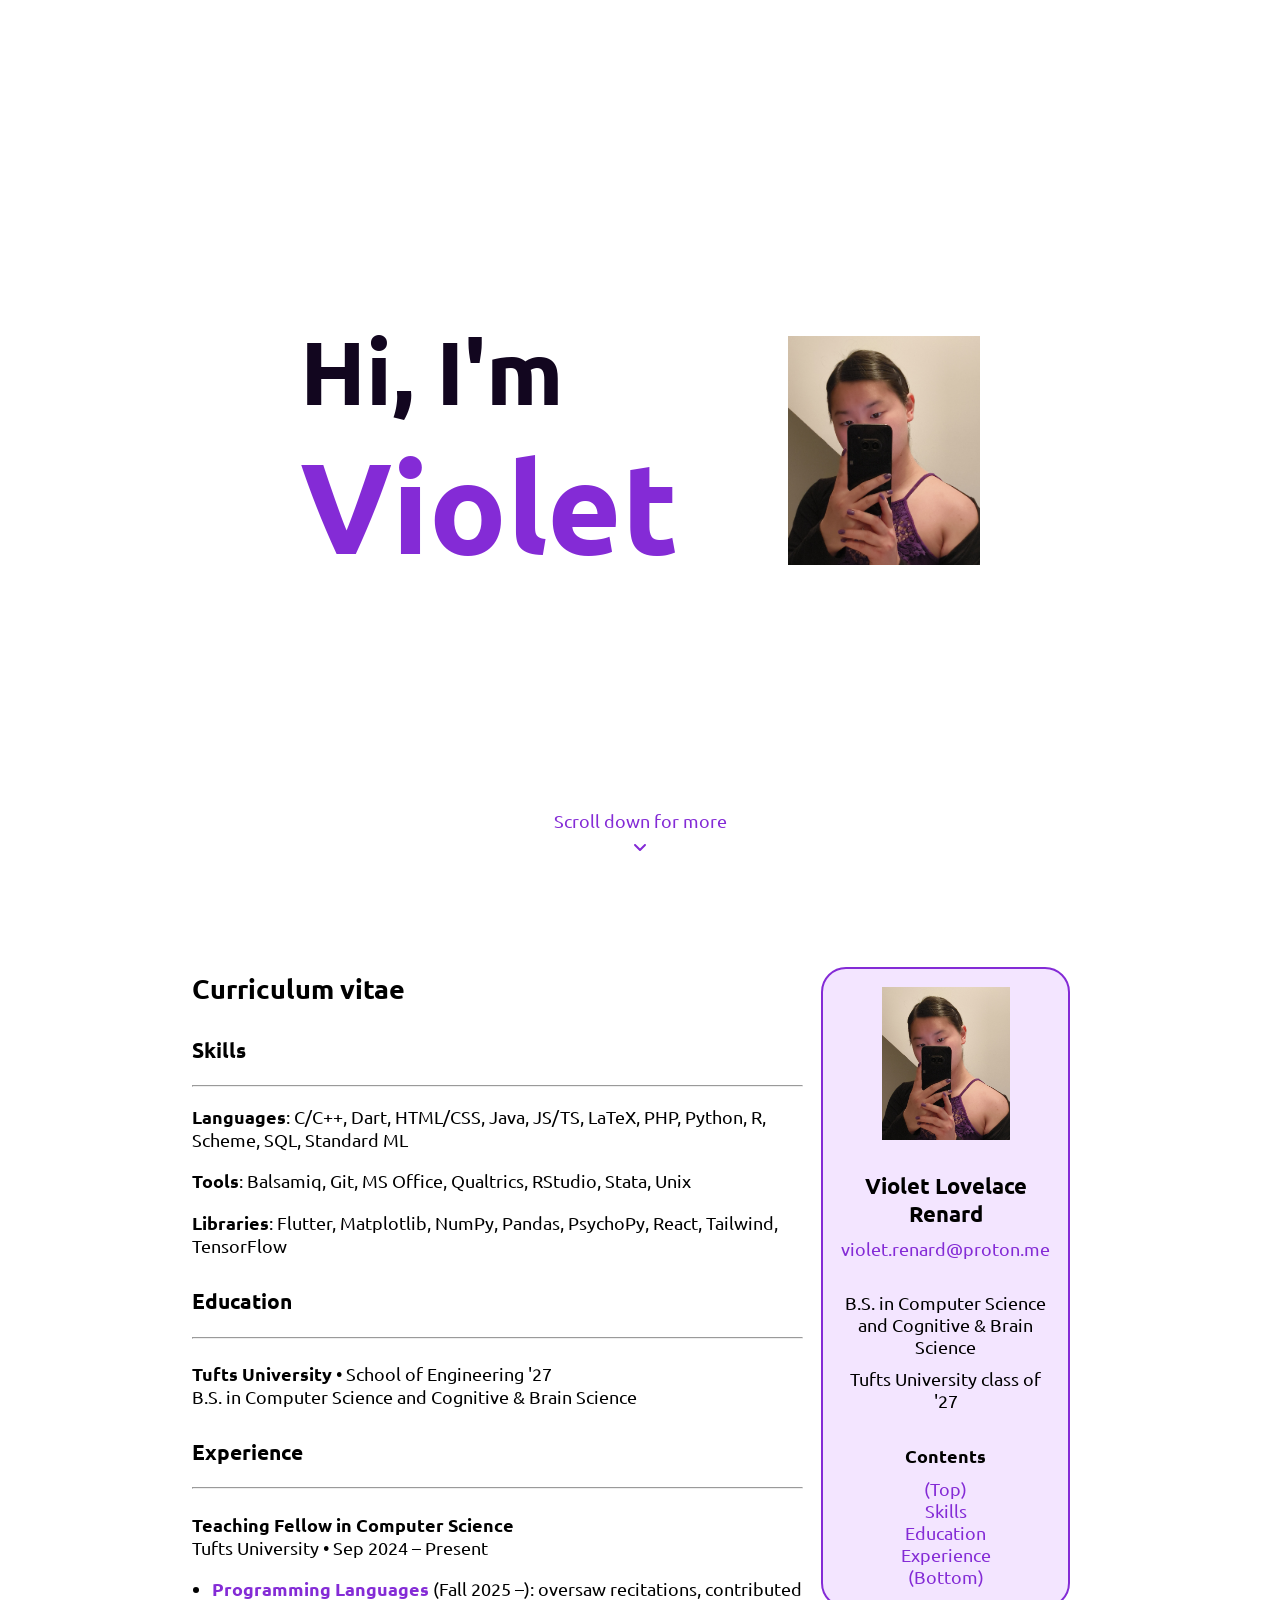
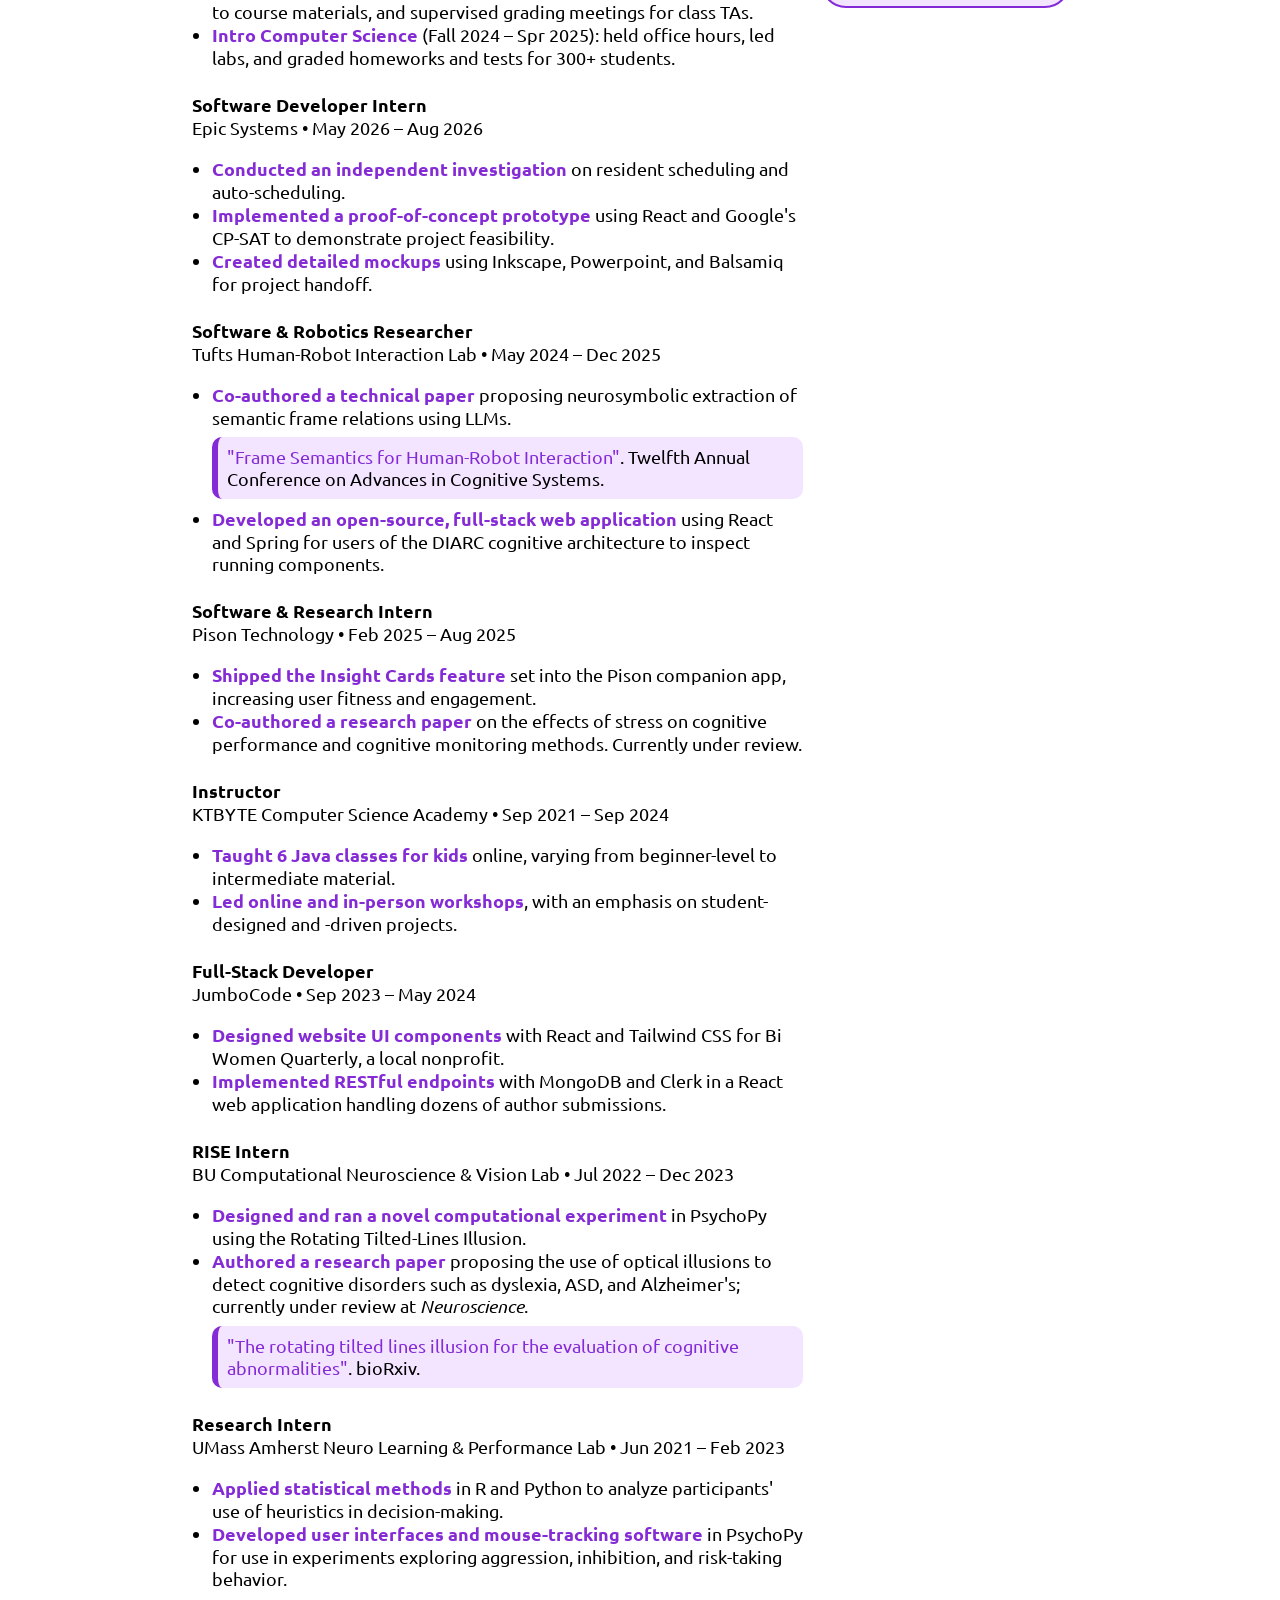
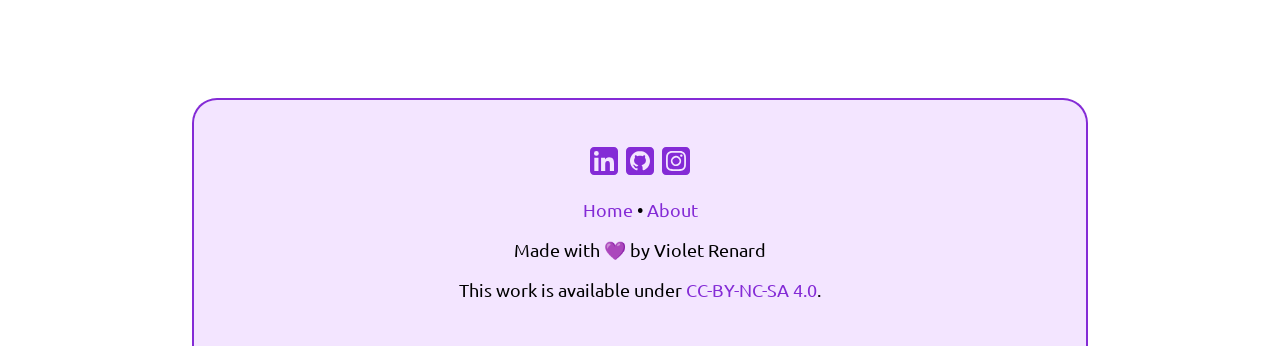
==== commit 0b3ae10d: "fix (home): clarify double major" ====
--- a/index.html
+++ b/index.html
@@ -41,7 +41,7 @@
 
         <p><a href="mailto:violet.renard@proton.me">violet.renard@proton.me</a></p>
 
-        <p style="margin-top: 2rem;"">B.S. in Computer Science, Cognitive & Brain Science</p>
+        <p style="margin-top: 2rem;"">B.S. in Computer Science and Cognitive & Brain Science</p>
         <p>Tufts University class of '27</p>
 
         <p style="margin-top: 2rem;""><strong>Contents</strong></p>
@@ -77,7 +77,7 @@
 
         <h4 class="resume-item">Tufts University<span style="font-weight: normal;"> • School of Engineering '27</span></h4>
         
-        <p>B.S. in Computer Science, Cognitive & Brain Science</p>
+        <p>B.S. in Computer Science and Cognitive & Brain Science</p>
 
         <h3 id="experience">Experience</h3>
         <hr />
@@ -148,13 +148,13 @@
     </div>
 
     <footer id="bottom">
-      <a target="_blank" rel="noreferrer" href="https://www.linkedin.com/in/violet-lovelace-renard/">
+      <a class="no-underline" target="_blank" rel="noreferrer" href="https://www.linkedin.com/in/violet-lovelace-renard/">
         <img class="social-link" src="icons/linkedin.svg" />
       </a>
-      <a target="_blank" rel="noreferrer" href="https://github.com/violet-lovelace-renard">
+      <a class="no-underline" target="_blank" rel="noreferrer" href="https://github.com/violet-lovelace-renard">
         <img class="social-link" src="icons/github.svg" />
       </a>
-      <a target="_blank" rel="noreferrer" href="https://www.instagram.com/violet.lovelace.renard">
+      <a class="no-underline" target="_blank" rel="noreferrer" href="https://www.instagram.com/violet.lovelace.renard">
         <img class="social-link" src="icons/instagram.svg" />
       </a>
 
--- a/style.css
+++ b/style.css
@@ -58,7 +58,7 @@
     animation-name: fade-in;
     animation-duration: .5s;
     animation-fill-mode: backwards;
-    animation-delay: calc(.1s * (sibling-index() - 1));
+    animation-delay: calc(.075s * (sibling-index() - 1));
 }
 
 footer {
@@ -99,6 +99,10 @@
 
     &:hover {
         text-decoration: underline;
+
+        &.no-underline {
+            text-decoration: none;
+        }
     }
 
     &:link, &:visited {
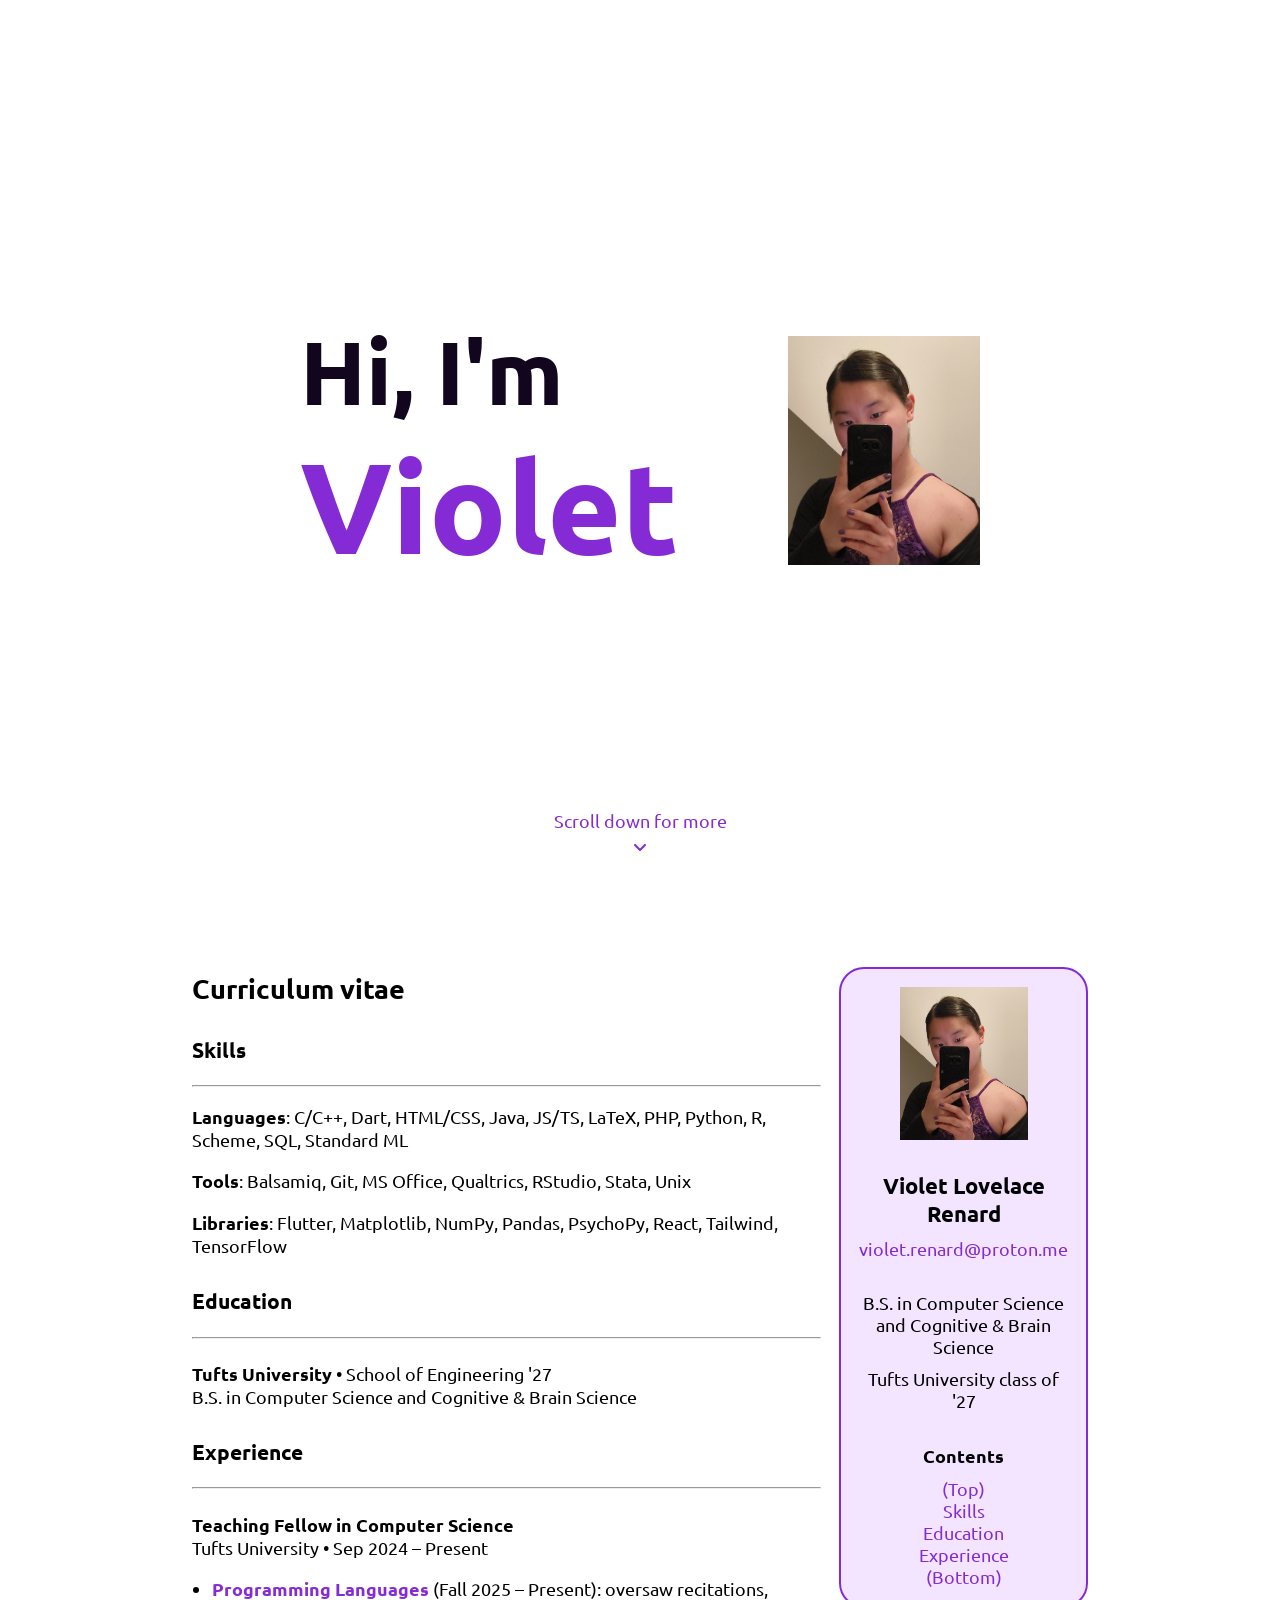
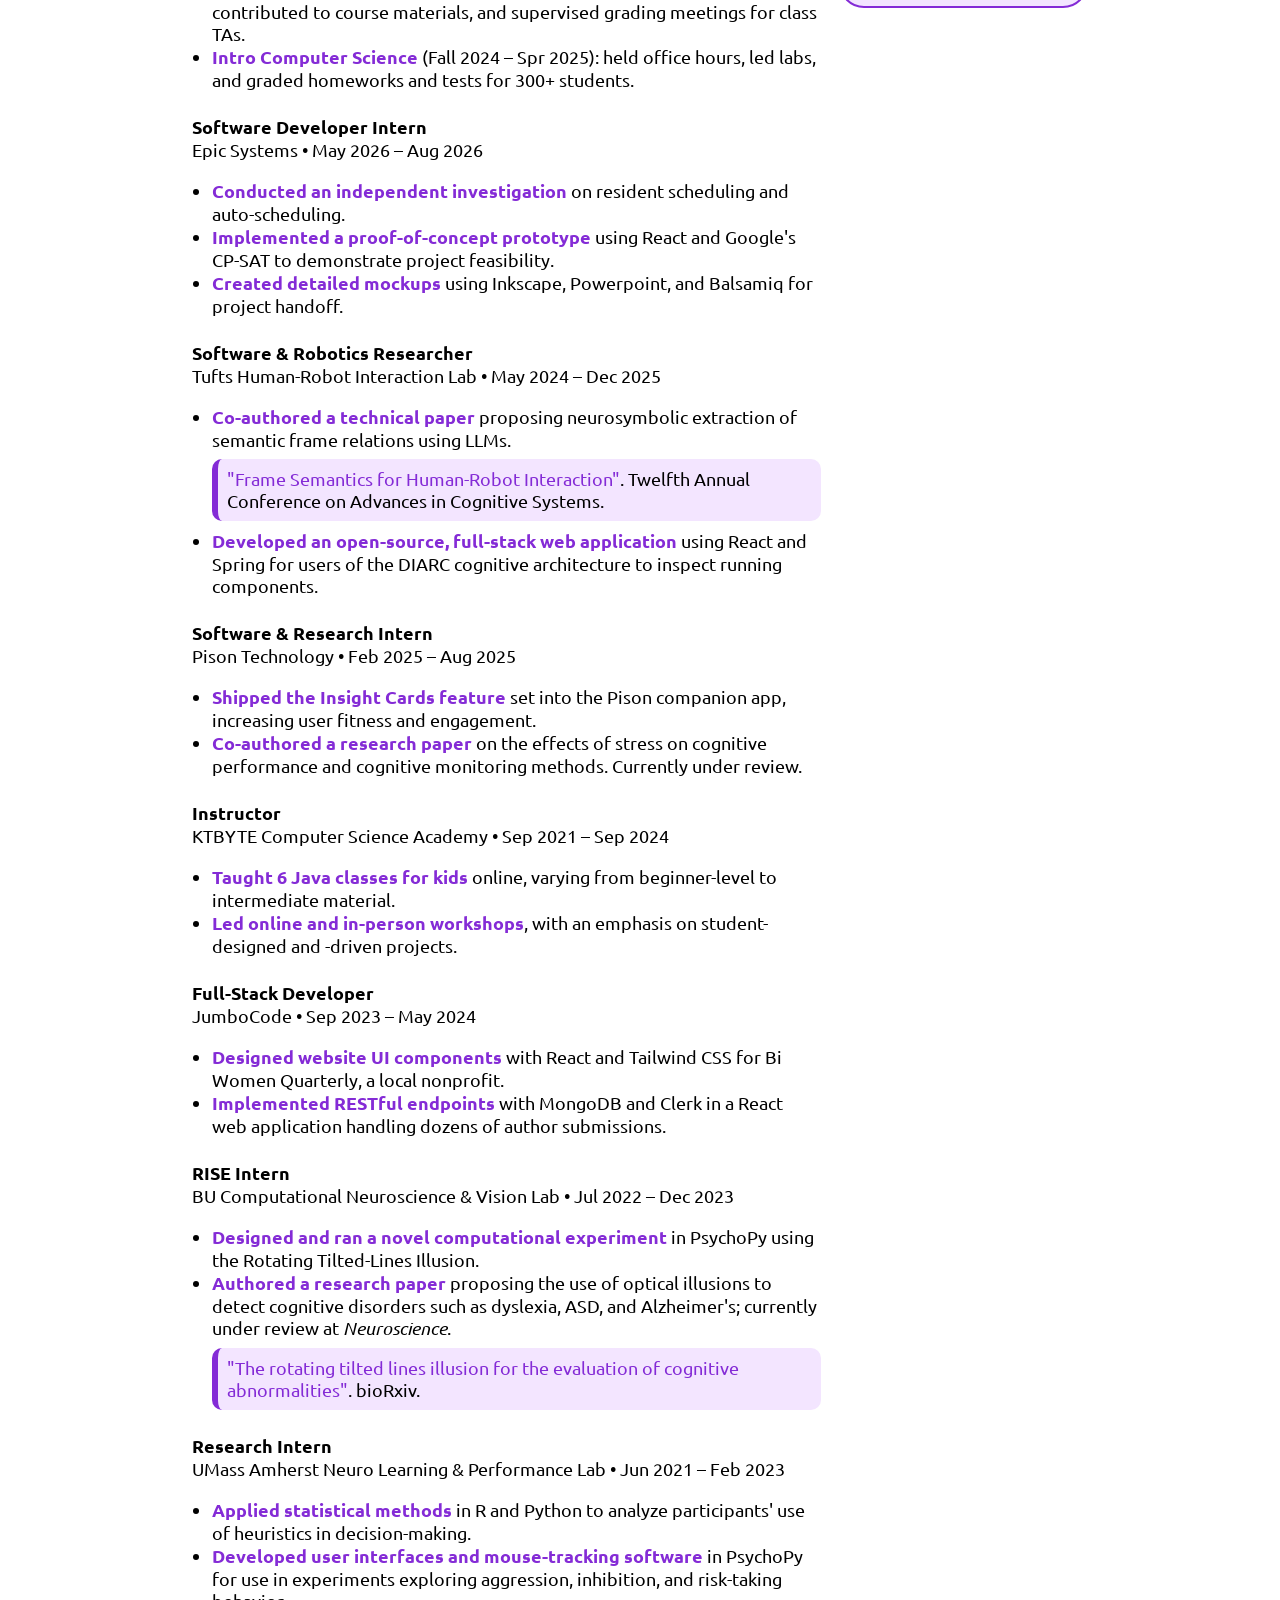
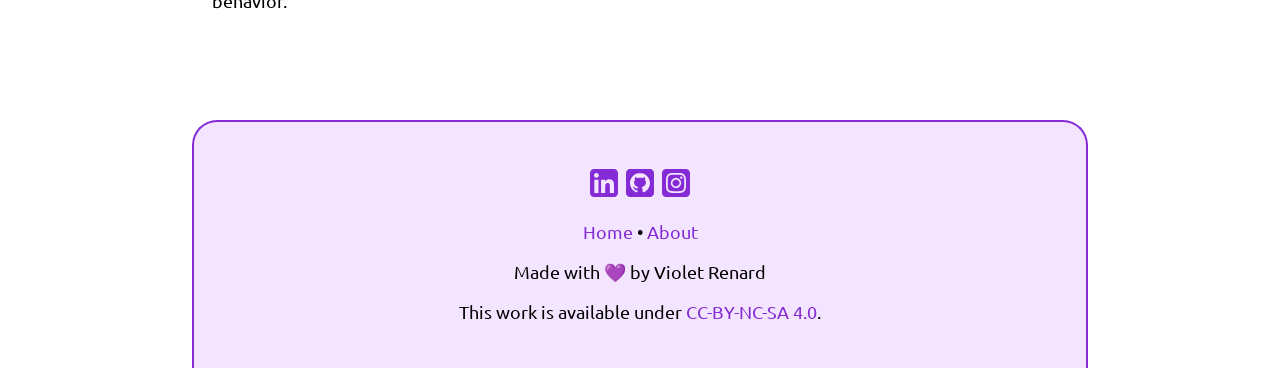
==== commit e0843cf5: "fix (home): fix date consistency" ====
--- a/index.html
+++ b/index.html
@@ -85,7 +85,7 @@
         <h4 class="resume-item"">Teaching Fellow in Computer Science</h4>
         <p>Tufts University • Sep 2024 – Present</p>
         <ul>
-          <li><strong class="purple">Programming Languages</strong> (Fall 2025 –): oversaw recitations, contributed to course materials, and supervised grading meetings for class TAs.</li>
+          <li><strong class="purple">Programming Languages</strong> (Fall 2025 – Present): oversaw recitations, contributed to course materials, and supervised grading meetings for class TAs.</li>
           <li><strong class="purple">Intro Computer Science</strong> (Fall 2024 – Spr 2025): held office hours, led labs, and graded homeworks and tests for 300+ students.</li>
         </ul>
 
--- a/style.css
+++ b/style.css
@@ -314,7 +314,6 @@
 }
 
 #infobar {
-    /* Only top corners are rounded */
     border-radius: 25px;
     border-width: 2px;
     border-style: solid;
@@ -350,7 +349,9 @@
         top: 2vh;
         flex: initial;
 
-        margin: 2vh;
+        margin-left: 2vh;
+        margin-top: 2vh;
+        margin-bottom: 2vh;
         padding: 2vh 2vh;
 
         & > img {
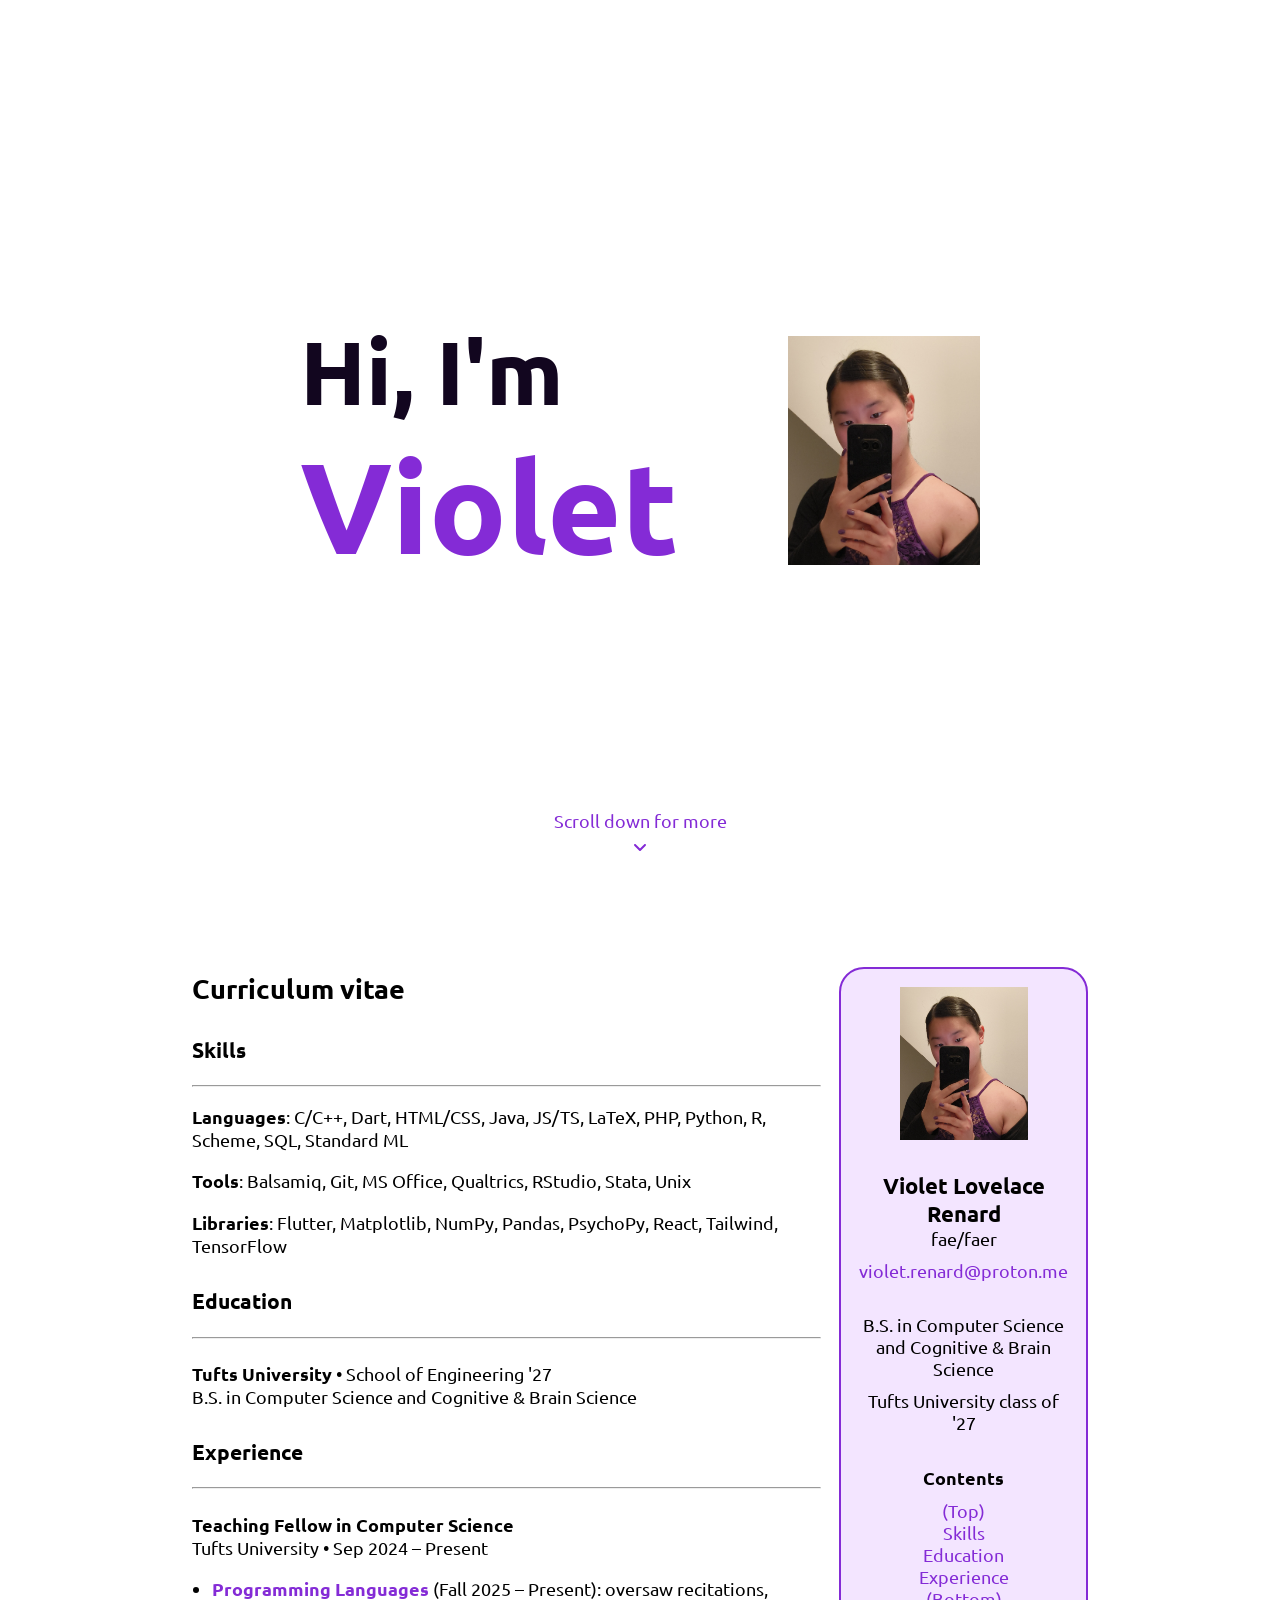
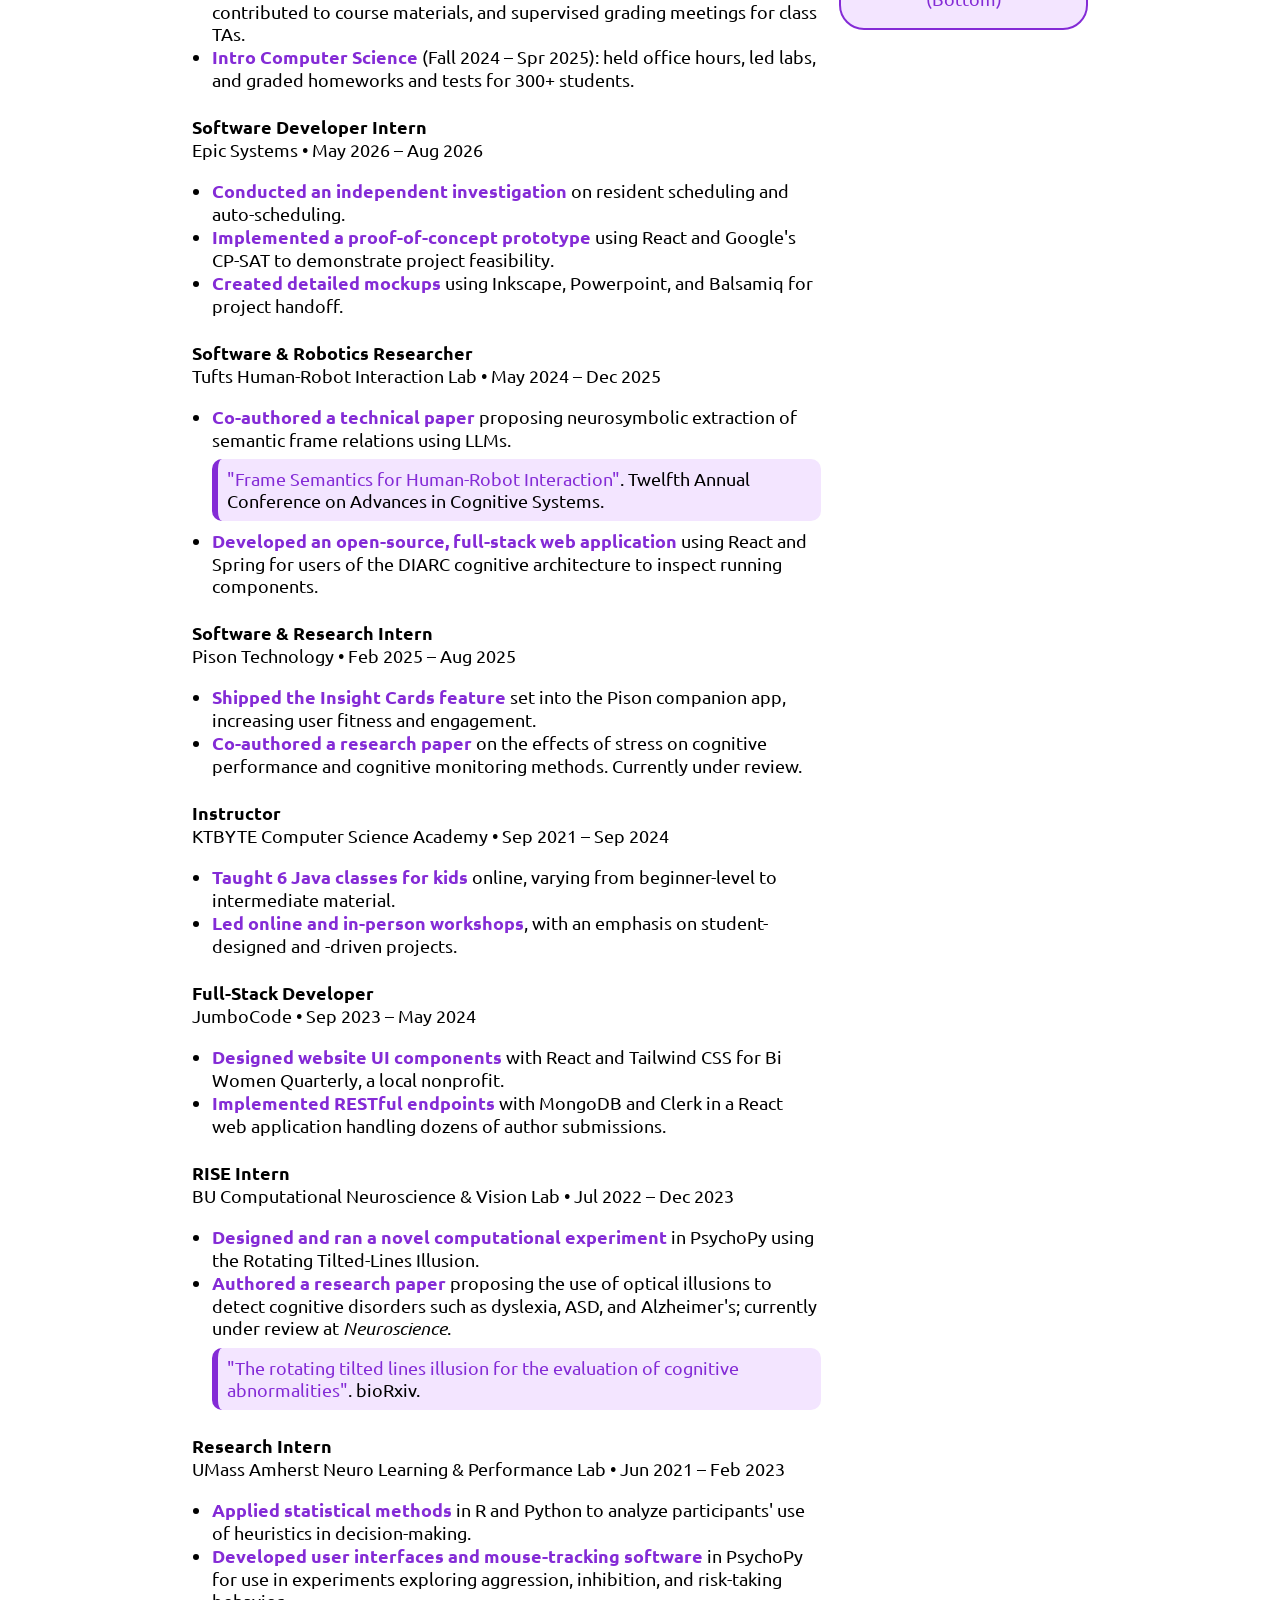
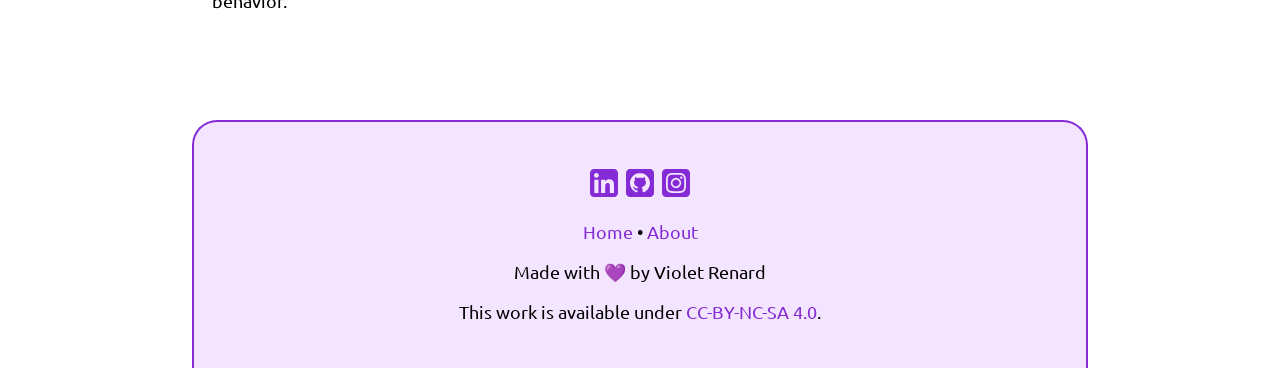
==== commit 45f98da3: "feat (home): add pronouns" ====
--- a/index.html
+++ b/index.html
@@ -38,6 +38,7 @@
         />
         
         <p class="infobar-name">Violet Lovelace Renard</p>
+        <p style="margin-top: 0;">fae/faer</p>
 
         <p><a href="mailto:violet.renard@proton.me">violet.renard@proton.me</a></p>
 
--- a/style.css
+++ b/style.css
@@ -342,6 +342,7 @@
     & > .infobar-name {
         font-weight: bold;
         font-size: large;
+        margin-bottom: 0;
     }
 
     @media (min-width: 800px) {
